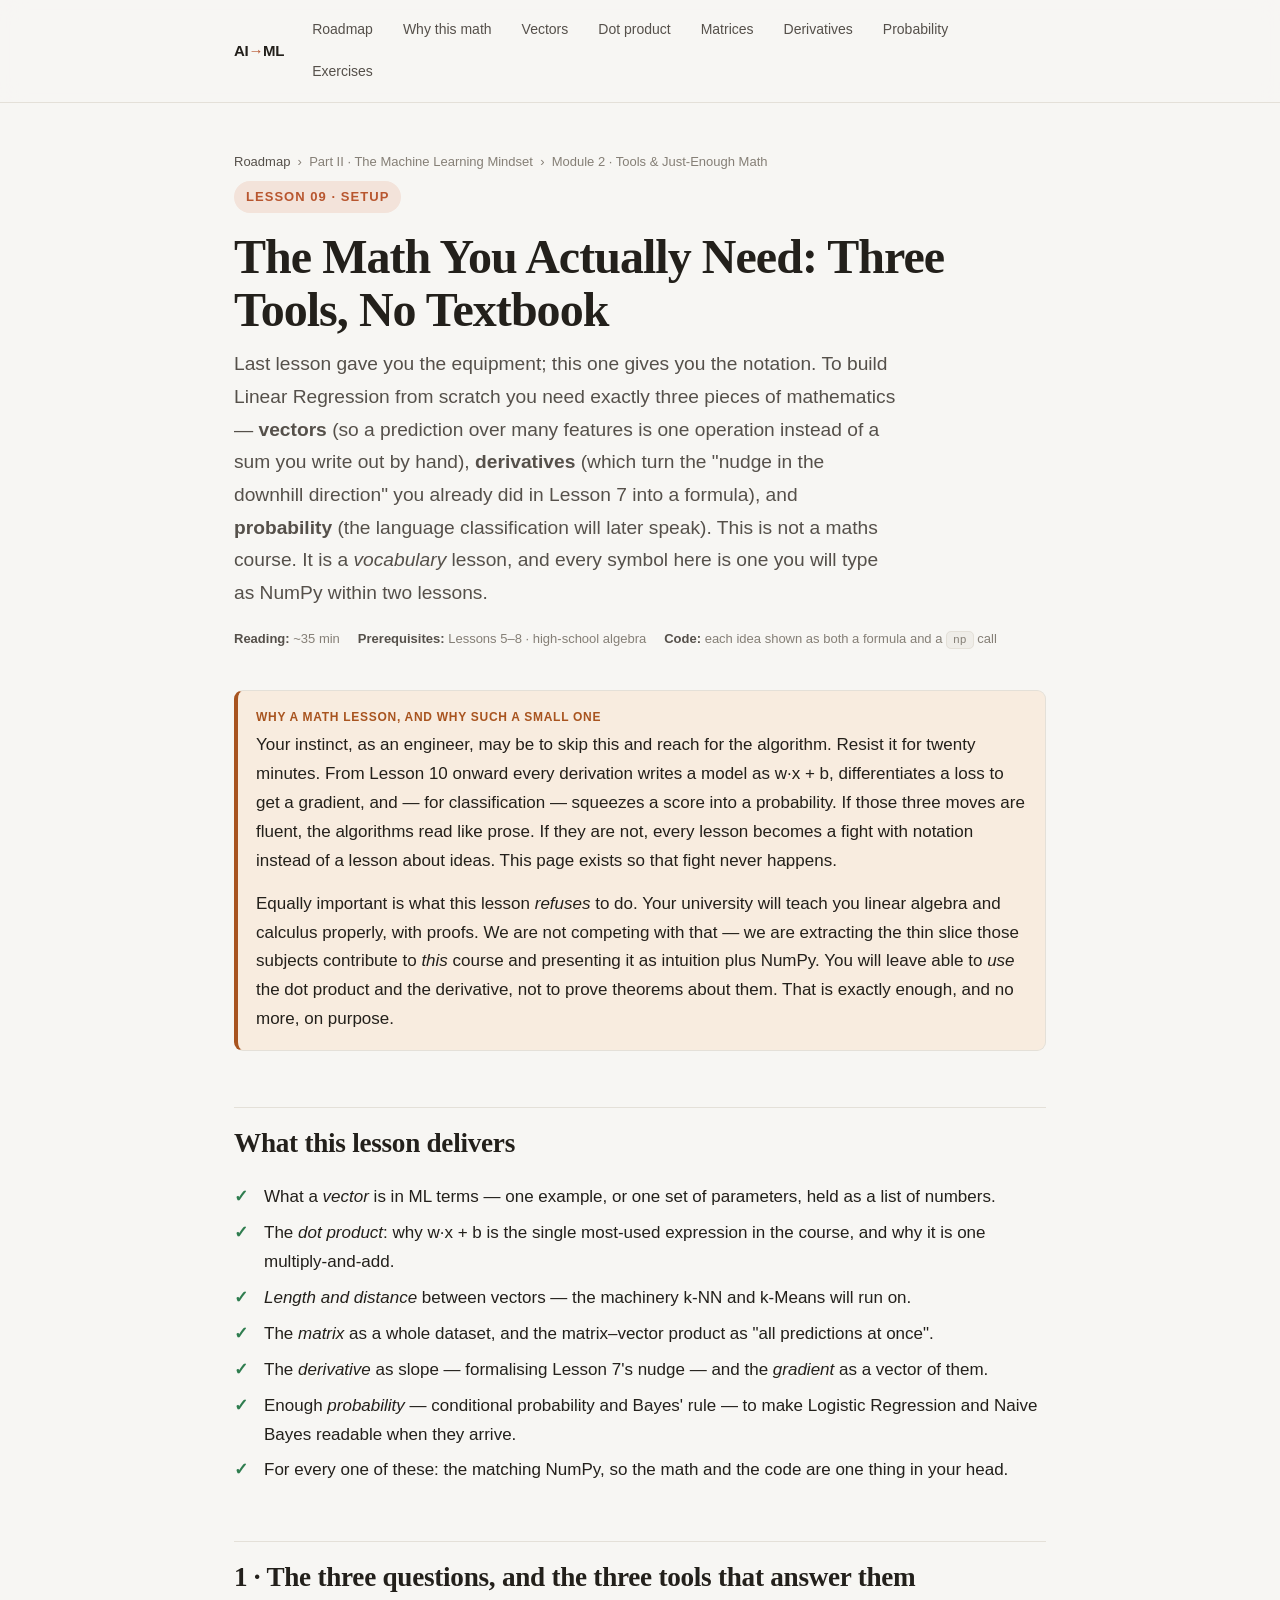
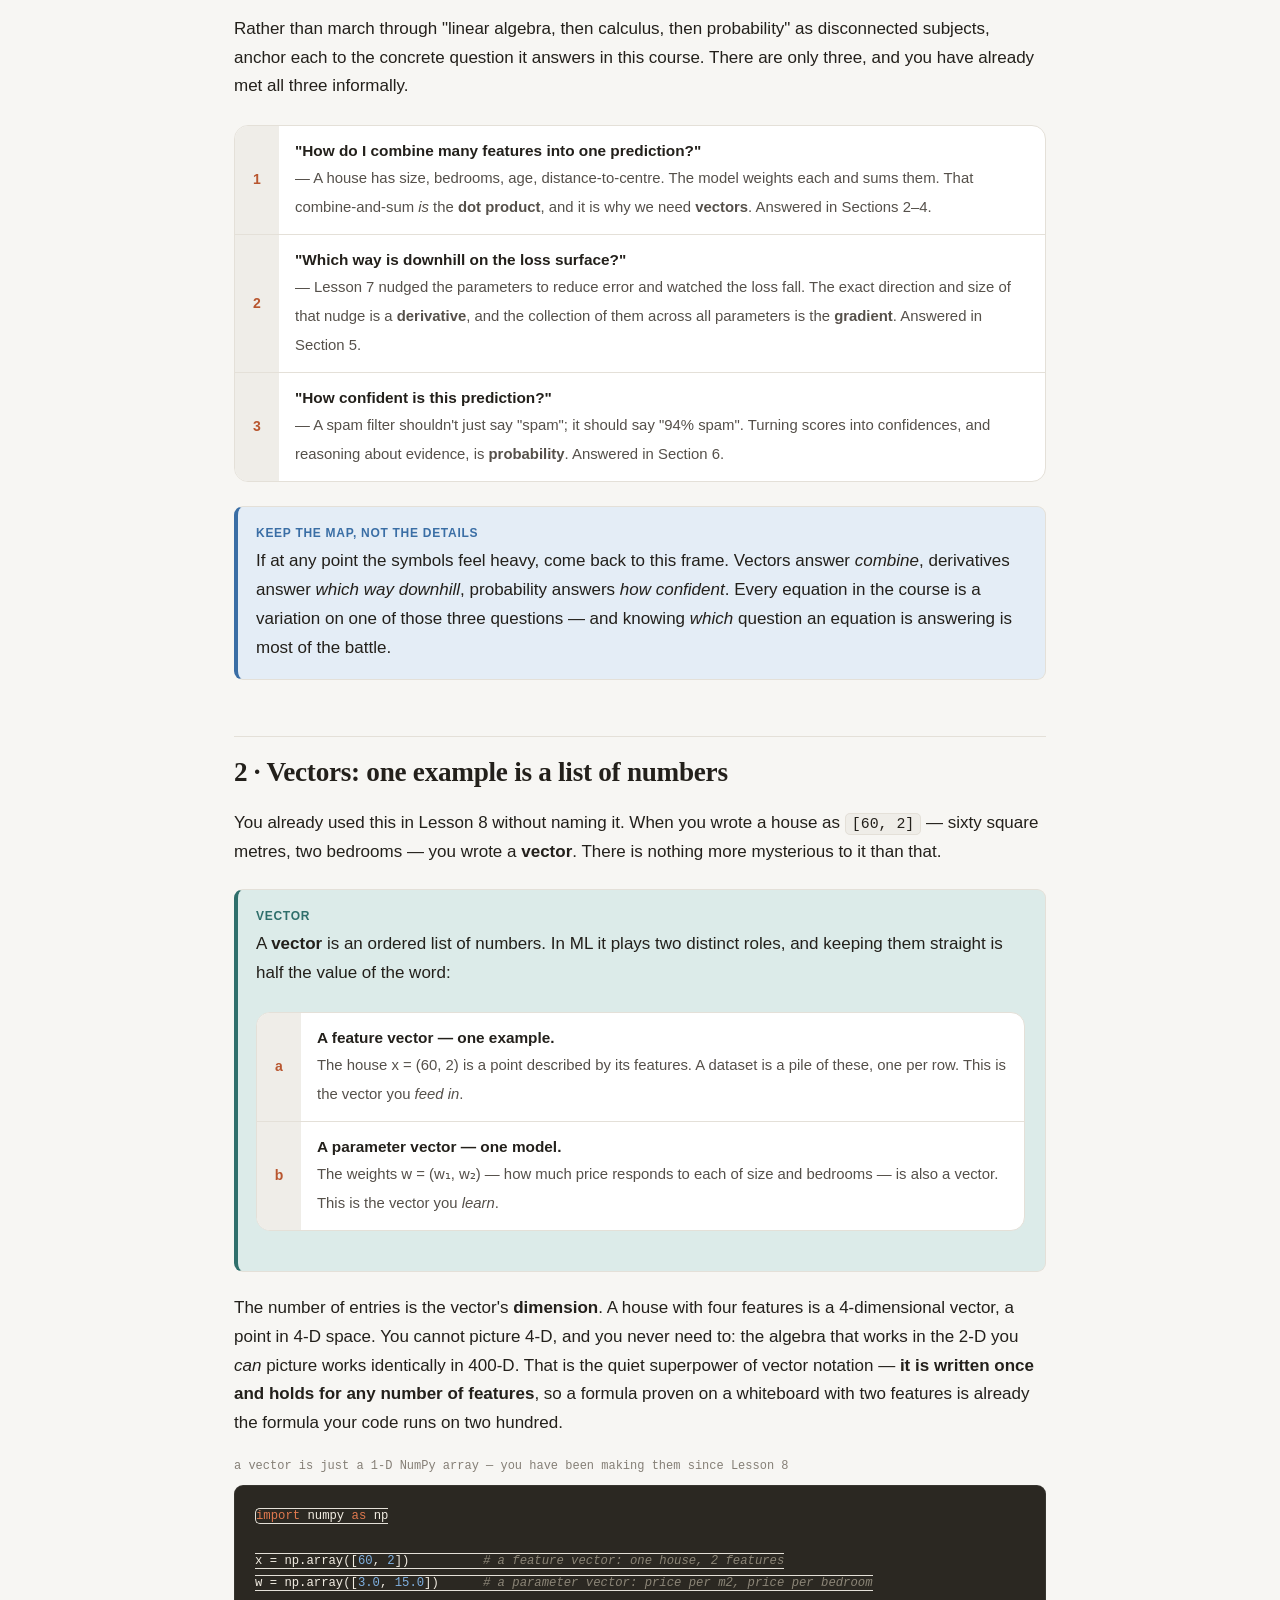
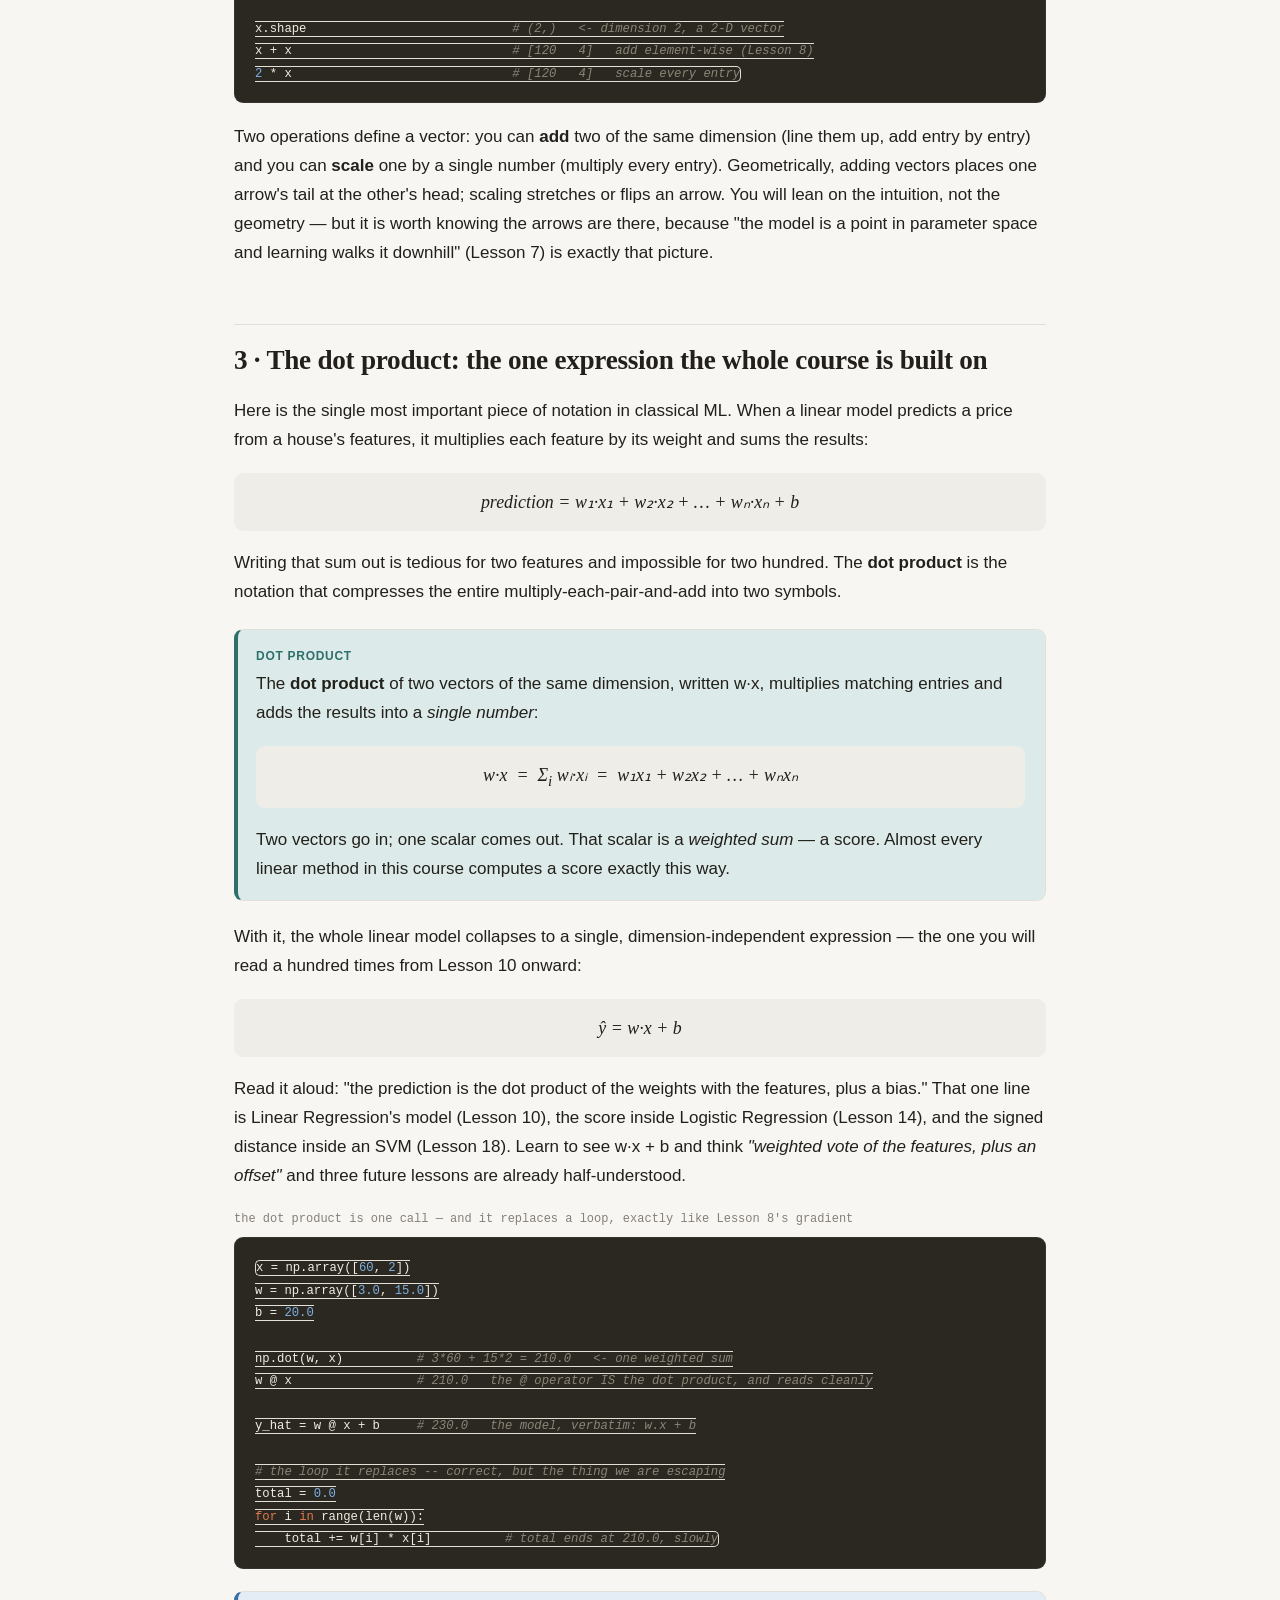
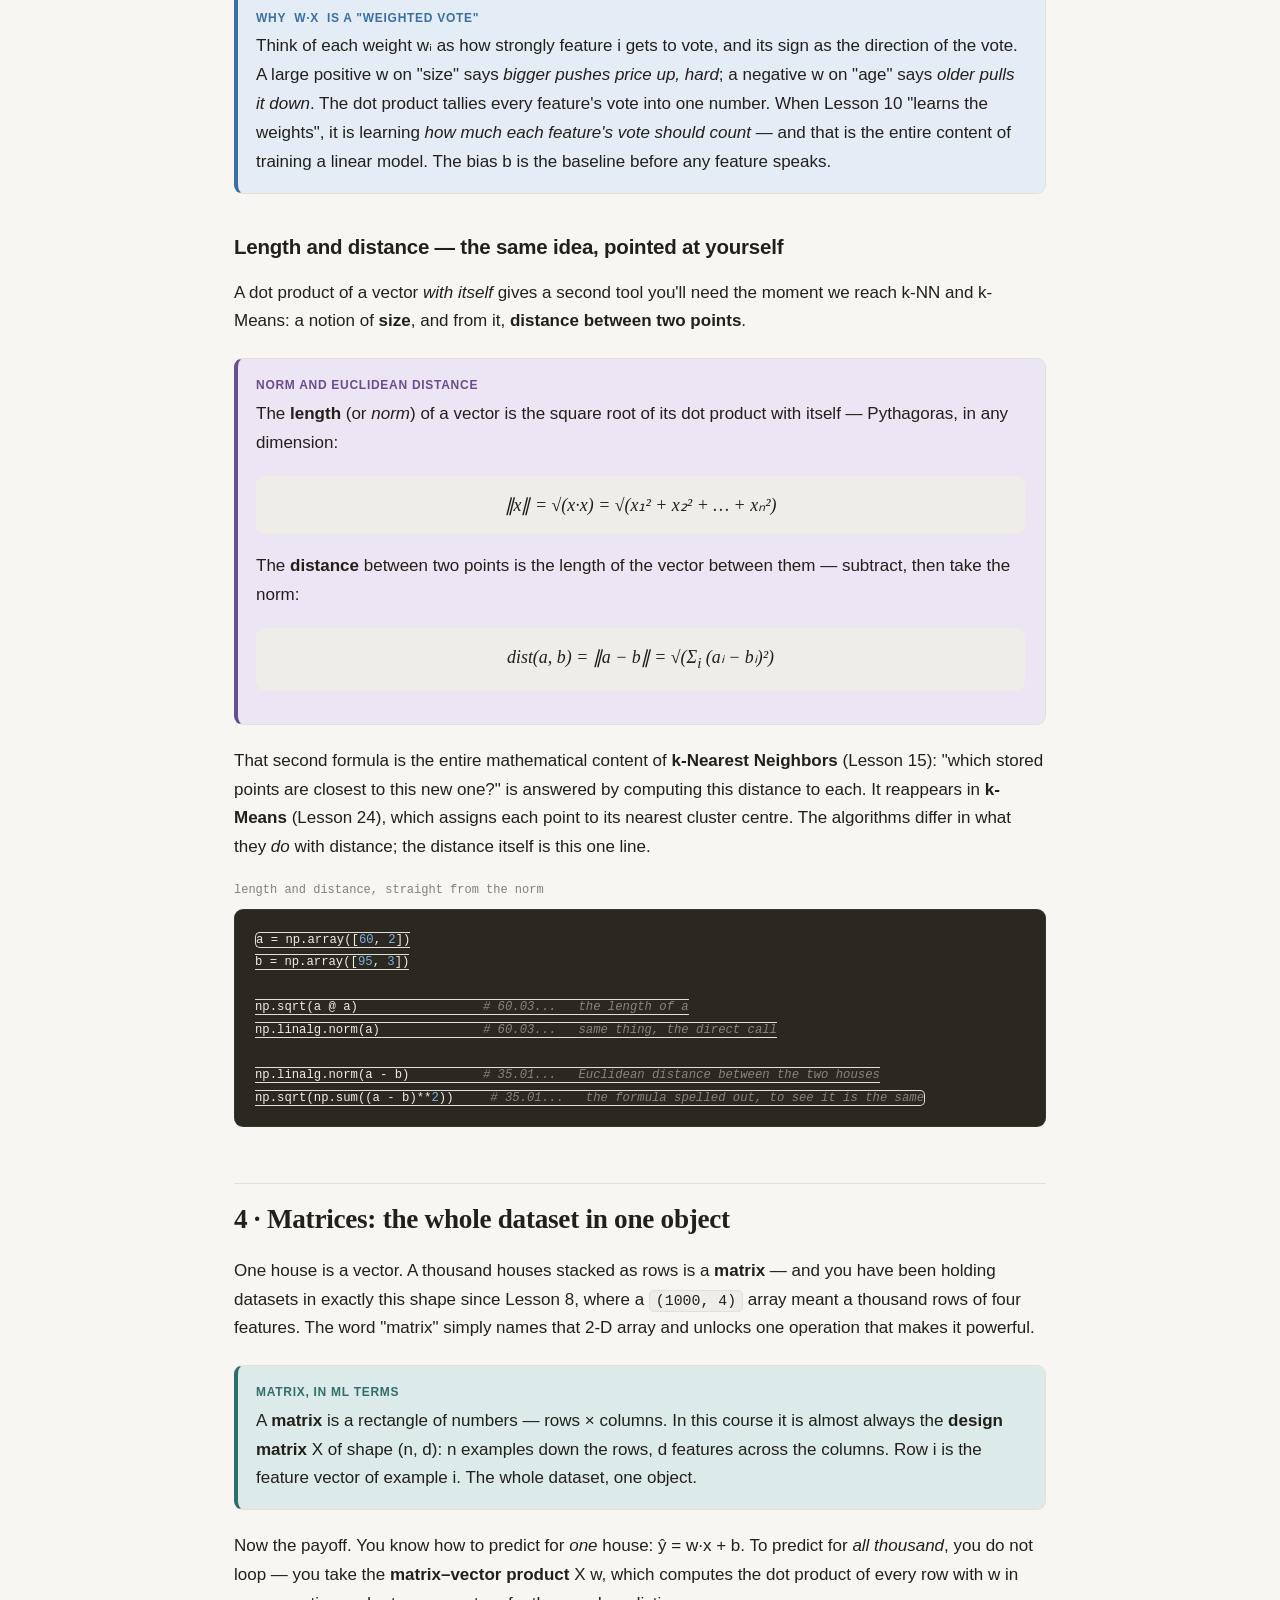
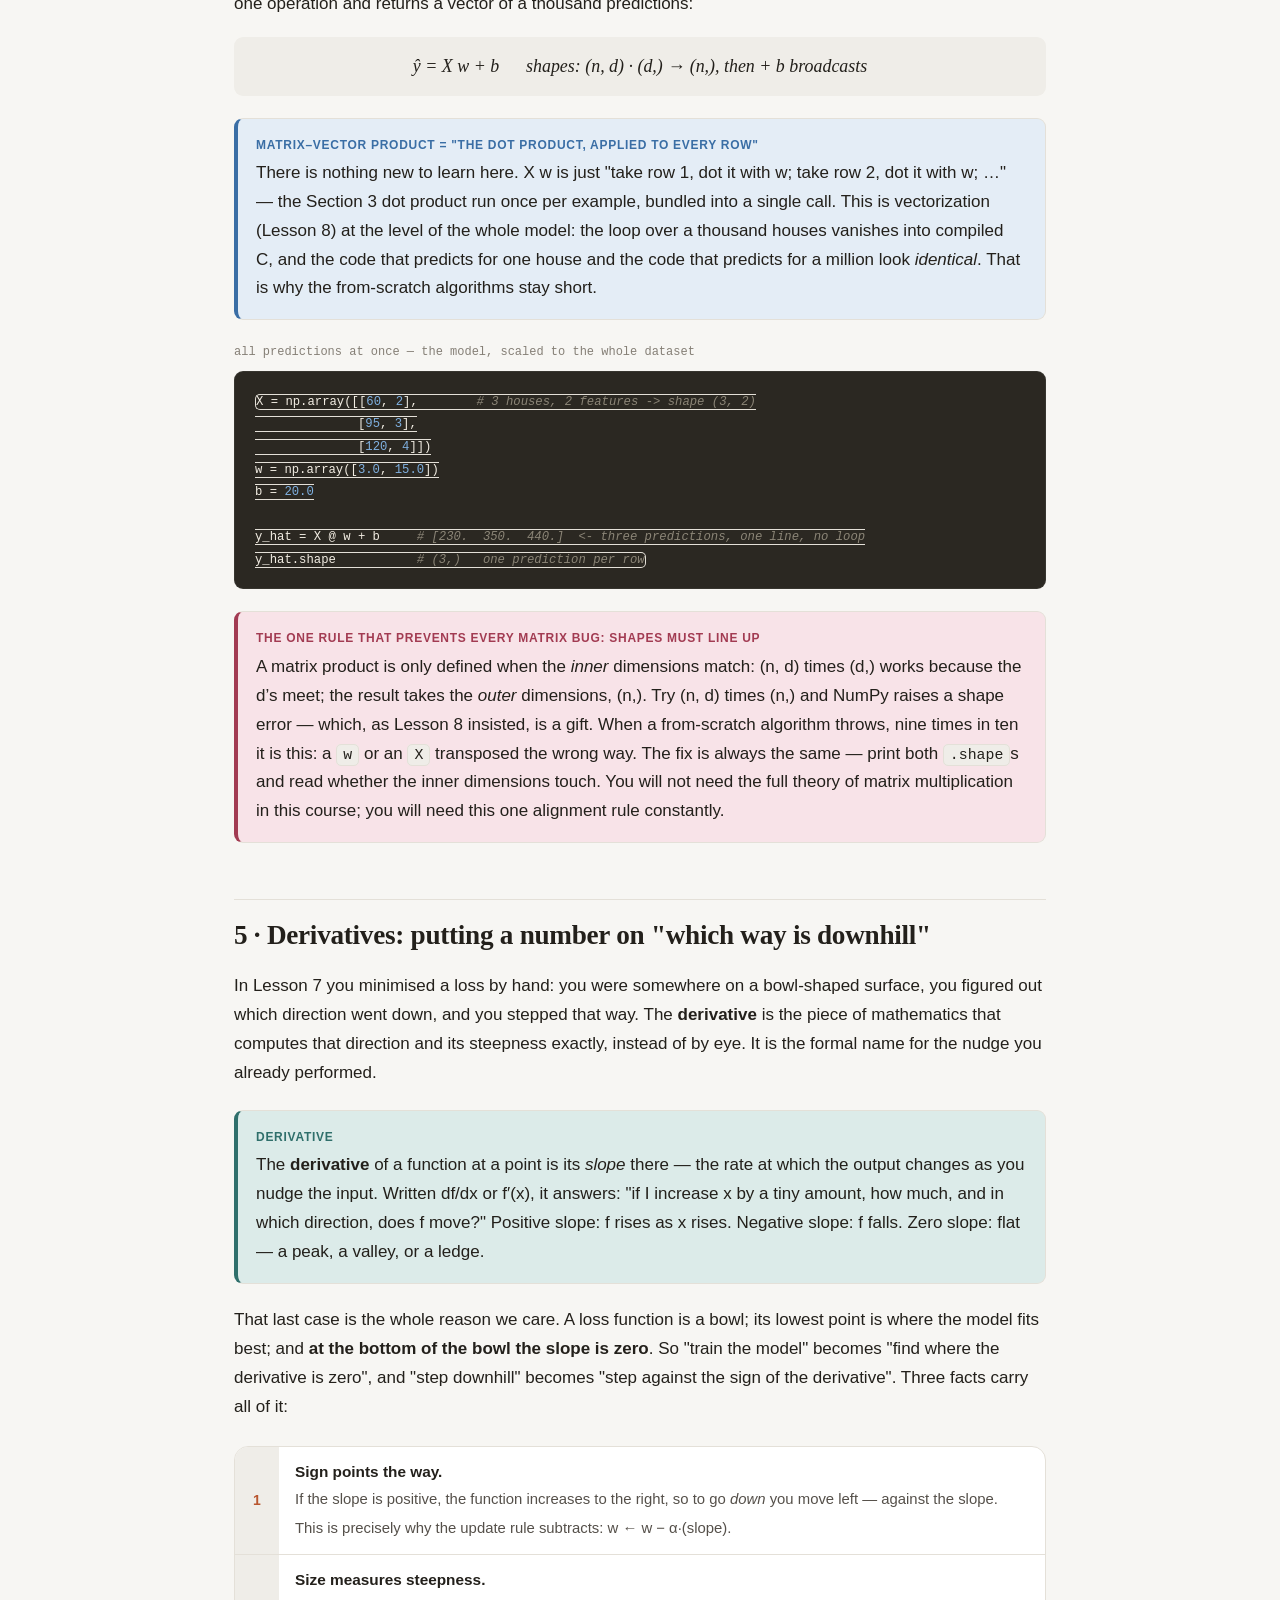
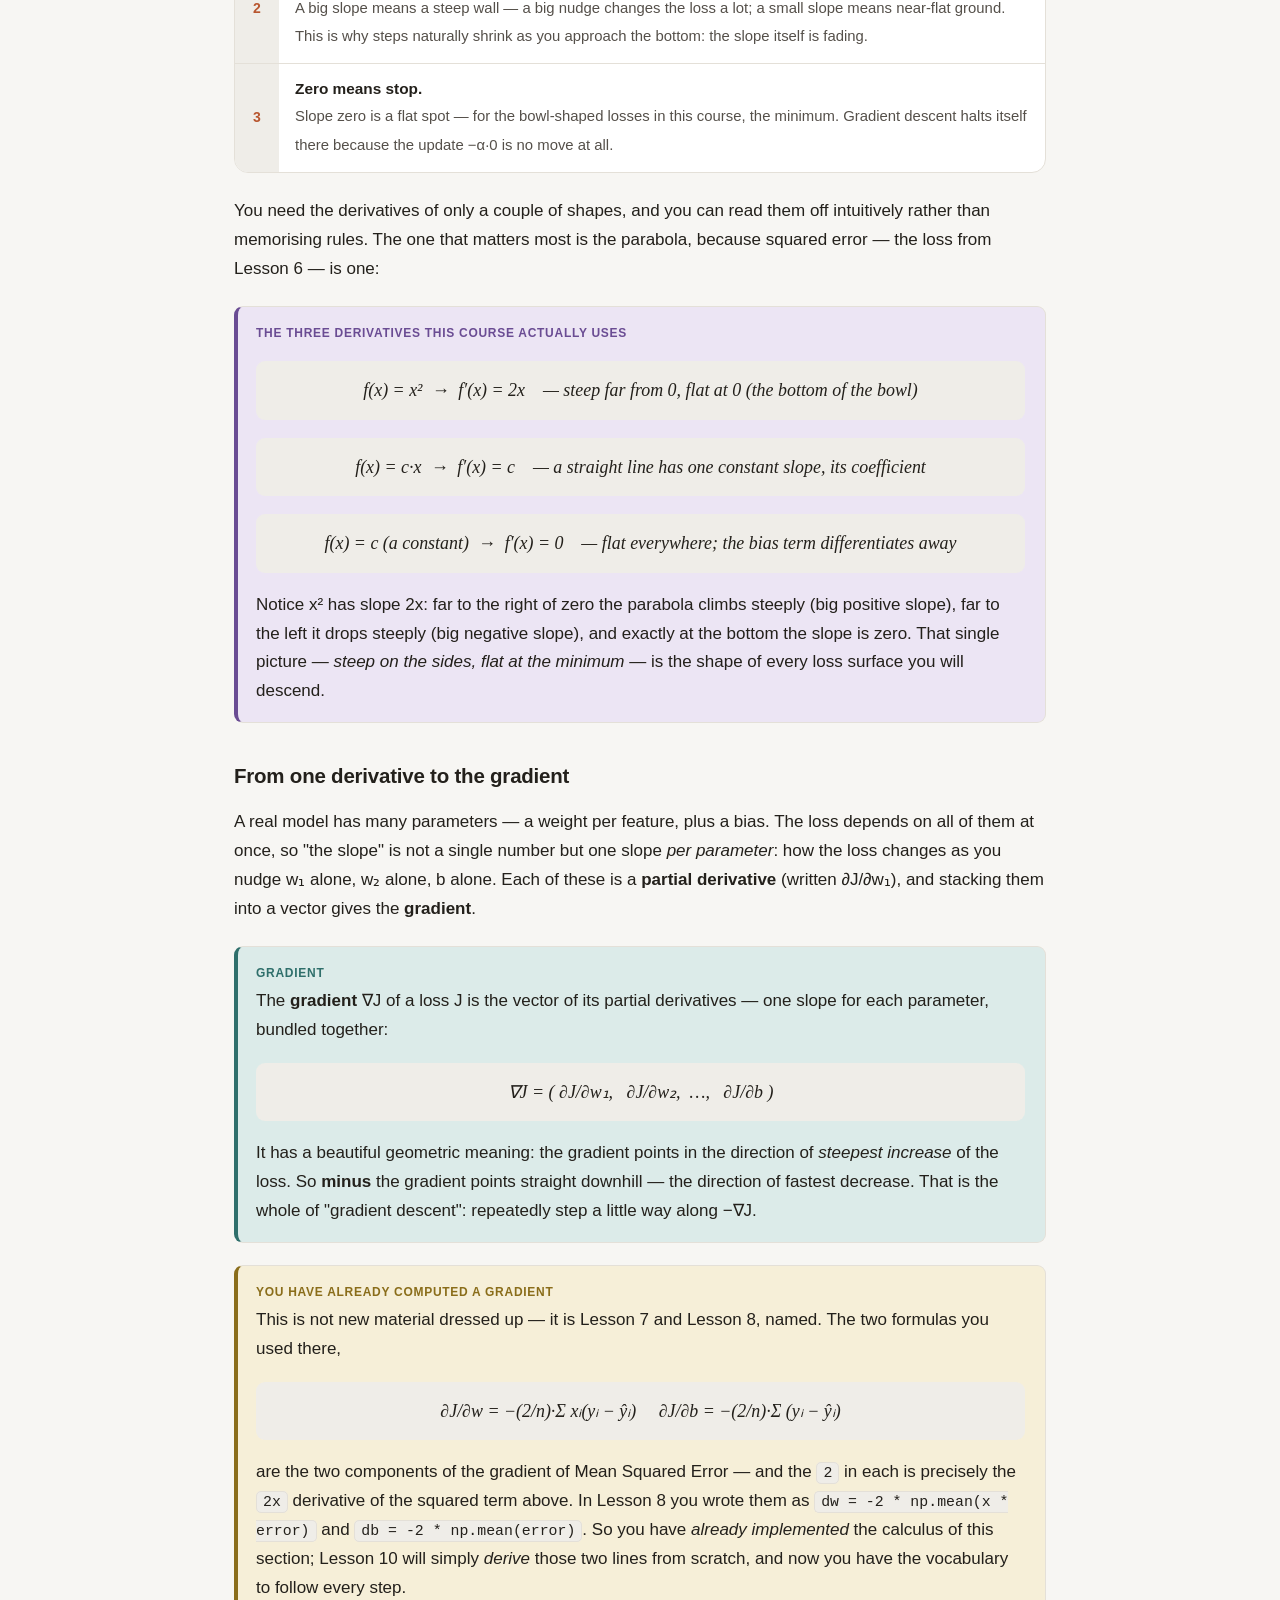
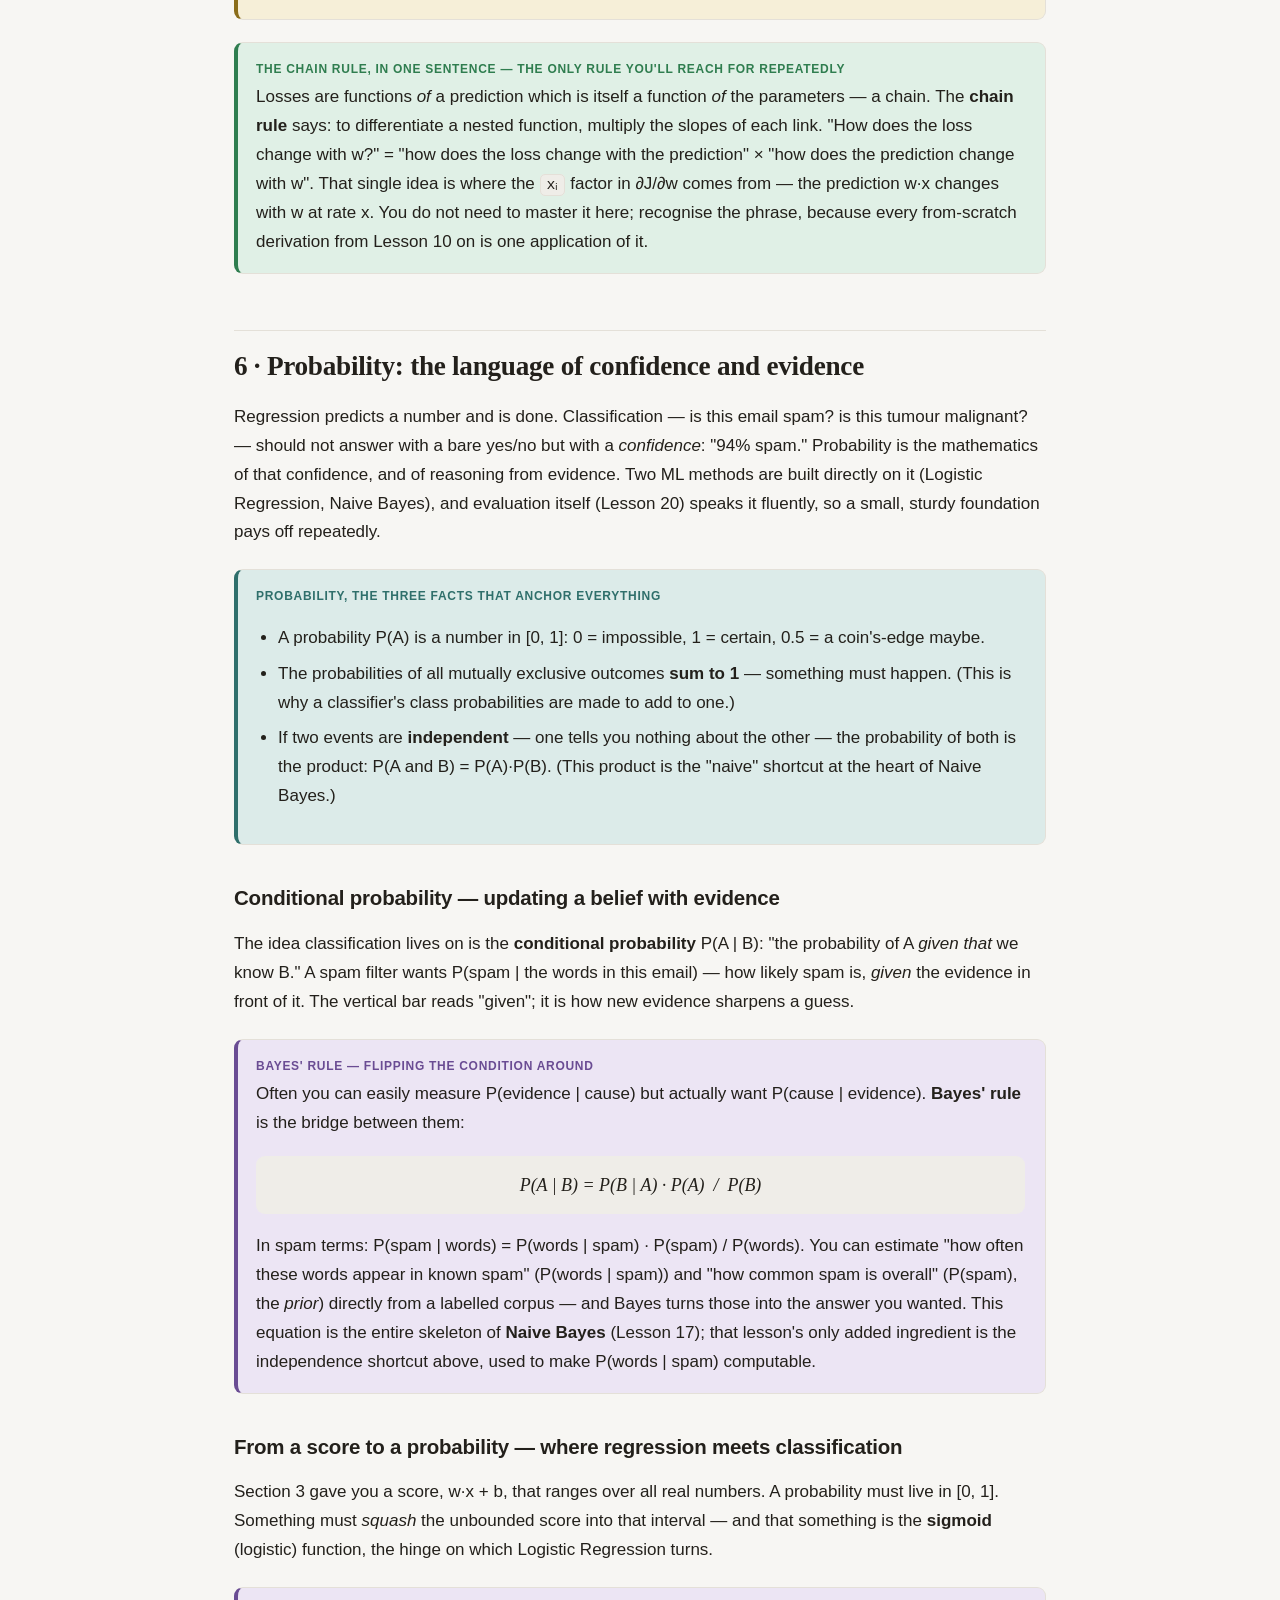
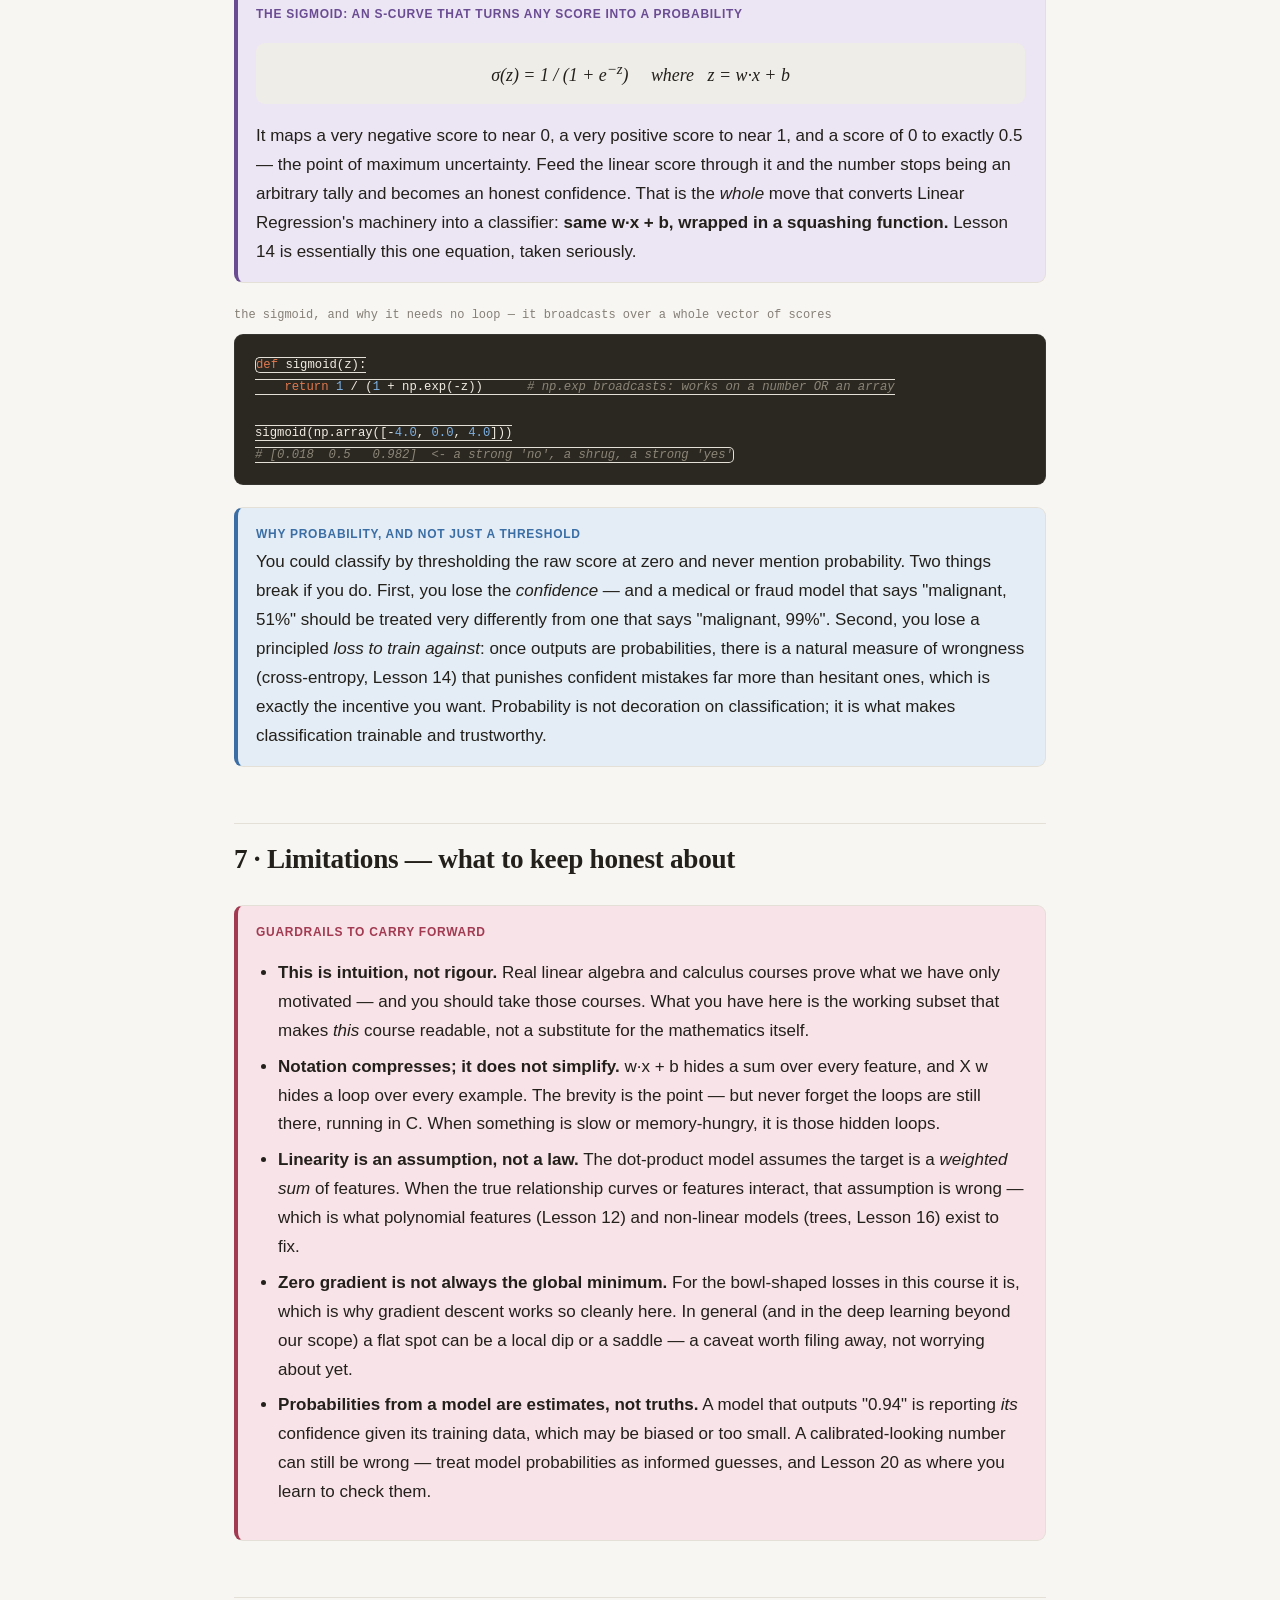
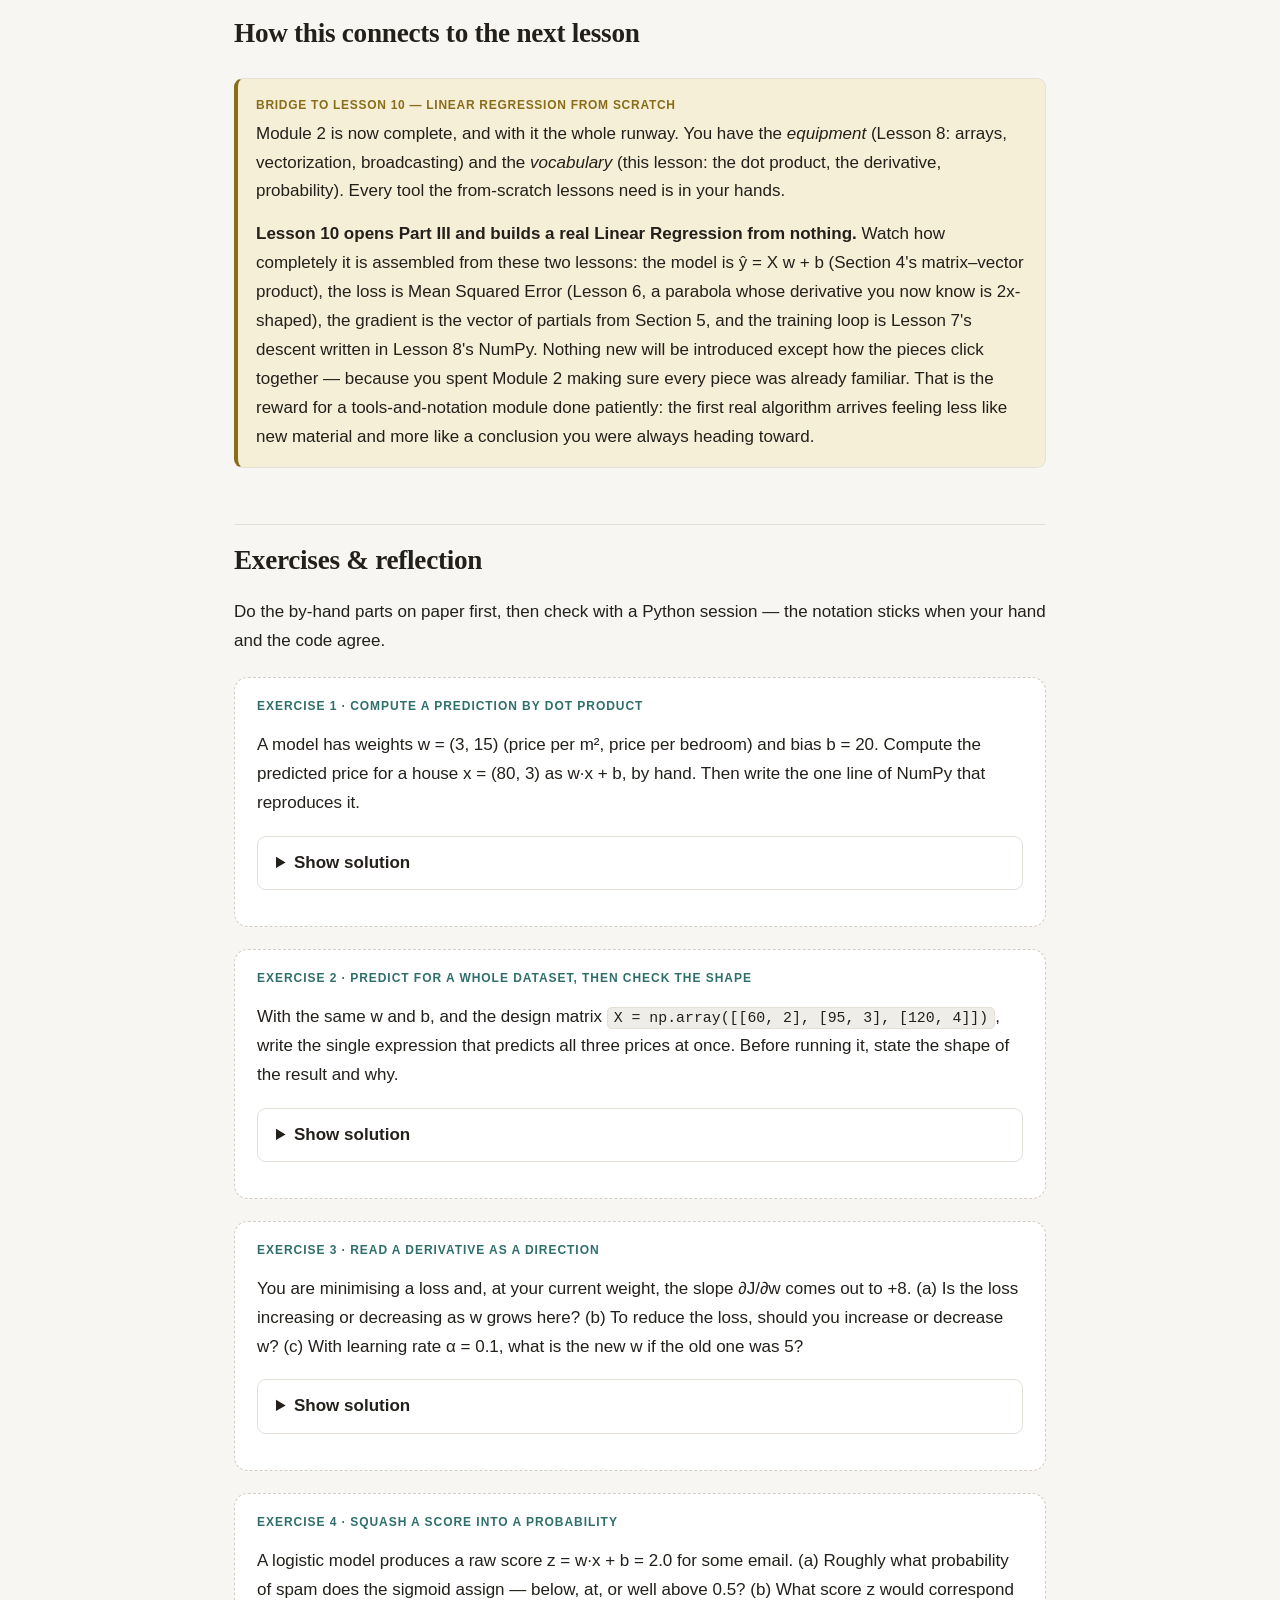
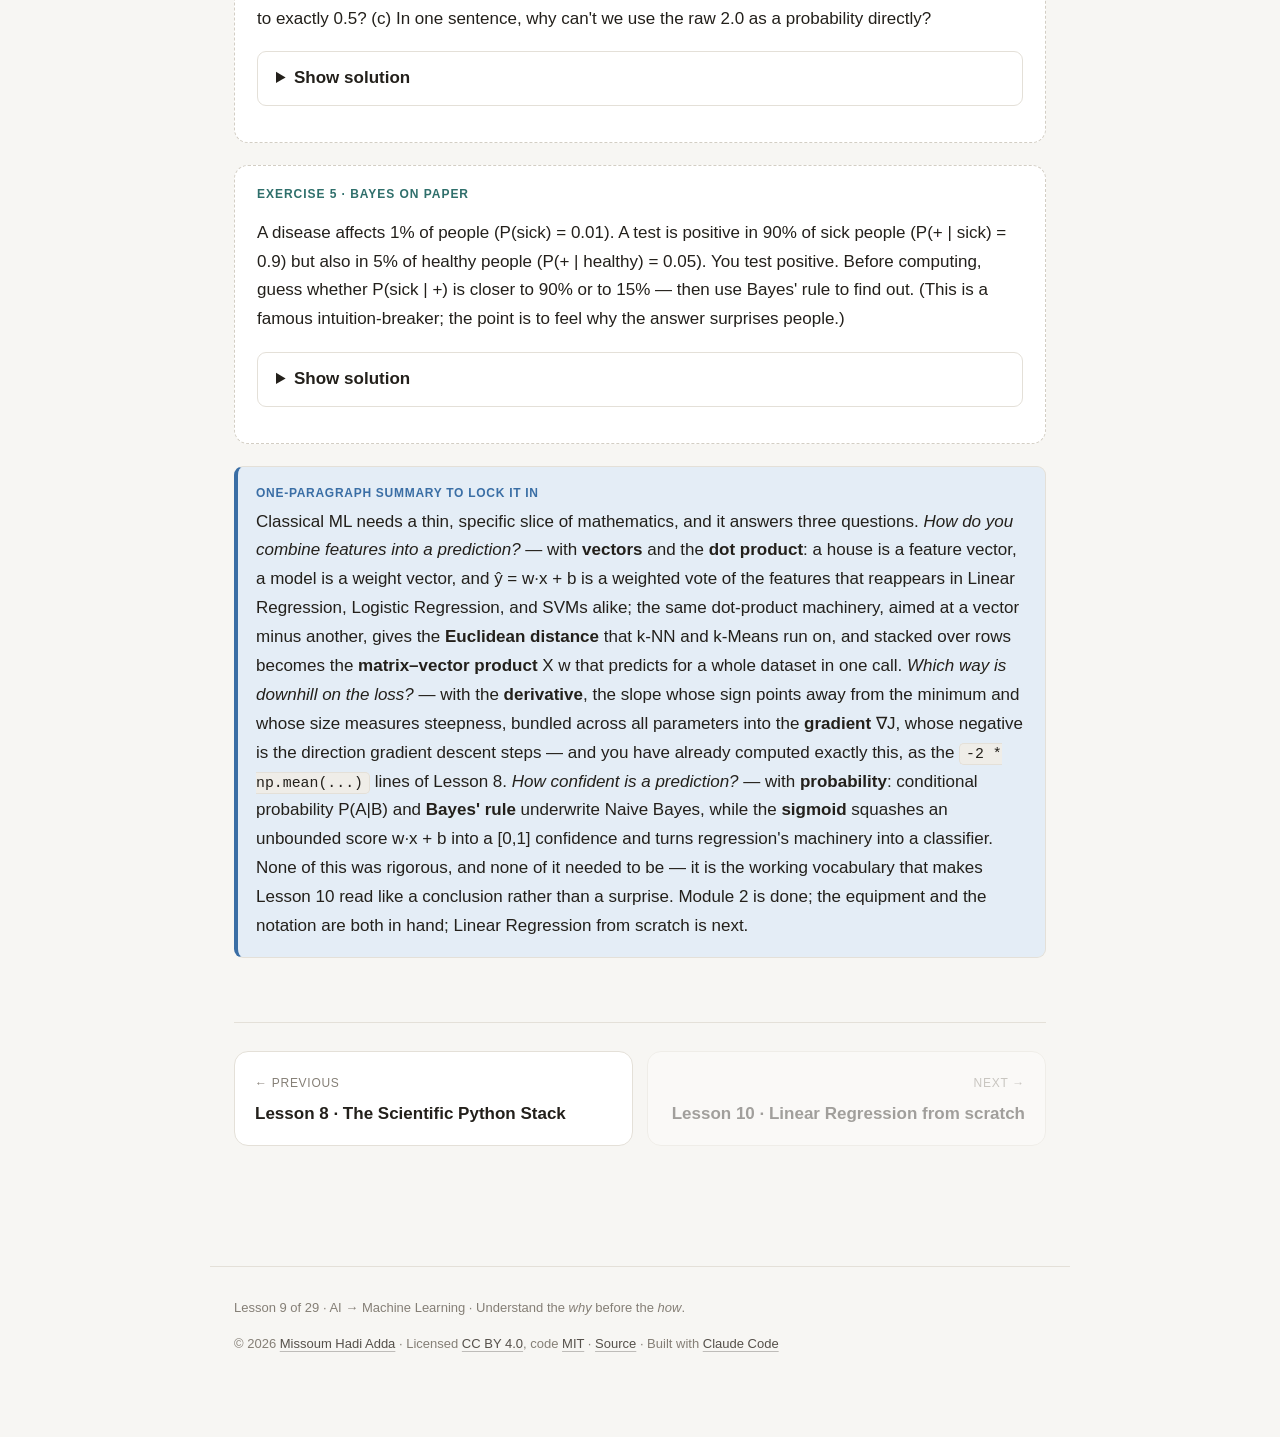
==== modules/lesson-09.html @ 41133eca "Publish course: licensing, authorship, metadata, and launch fixes Prepare the "AI → Machine Learning" ====
<!DOCTYPE html>
<html lang="en">
<head>
<meta charset="utf-8">
<meta name="viewport" content="width=device-width, initial-scale=1">
<title>Lesson 9 — The Math You Actually Need</title>
<link rel="stylesheet" href="../assets/style.css">
<meta name="description" content="The math you actually need for ML: vectors, derivatives, and probability, taught by intuition, not proofs.">
<meta property="og:type" content="website">
<meta property="og:site_name" content="AI → Machine Learning">
<meta property="og:title" content="Lesson 9 — The Math You Actually Need">
<meta property="og:description" content="The math you actually need for ML: vectors, derivatives, and probability, taught by intuition, not proofs.">
<meta property="og:url" content="https://addahadi.github.io/ai-to-ml/modules/lesson-09.html">
<meta name="twitter:card" content="summary">
</head>
<body>

<header class="topbar">
  <div class="topbar-inner">
    <a class="brand-mark" href="../index.html">AI<span>&#8594;</span>ML</a>
    <nav>
      <a href="../index.html">Roadmap</a>
      <a href="#why">Why this math</a>
      <a href="#vectors">Vectors</a>
      <a href="#dot">Dot product</a>
      <a href="#matrices">Matrices</a>
      <a href="#derivatives">Derivatives</a>
      <a href="#probability">Probability</a>
      <a href="#exercises">Exercises</a>
    </nav>
  </div>
</header>

<main class="wrap">

  <div class="crumb"><a href="../index.html">Roadmap</a> &nbsp;&#8250;&nbsp; Part II &middot; The Machine Learning Mindset &nbsp;&#8250;&nbsp; Module 2 &middot; Tools &amp; Just-Enough Math</div>

  <section class="hero">
    <span class="eyebrow">Lesson 09 &middot; Setup</span>
    <h1>The Math You Actually Need: Three Tools, No Textbook</h1>
    <p class="lead">Last lesson gave you the equipment; this one gives you the notation. To build Linear Regression from scratch you need exactly three pieces of mathematics &mdash; <strong>vectors</strong> (so a prediction over many features is one operation instead of a sum you write out by hand), <strong>derivatives</strong> (which turn the "nudge in the downhill direction" you already did in Lesson 7 into a formula), and <strong>probability</strong> (the language classification will later speak). This is not a maths course. It is a <em>vocabulary</em> lesson, and every symbol here is one you will type as NumPy within two lessons.</p>
    <div class="meta-row">
      <span><b>Reading:</b> ~35 min</span>
      <span><b>Prerequisites:</b> Lessons 5&ndash;8 &middot; high-school algebra</span>
      <span><b>Code:</b> each idea shown as both a formula and a <code>np</code> call</span>
    </div>
  </section>

  <div class="callout why">
    <div class="callout-label">Why a math lesson, and why such a small one</div>
    <p>Your instinct, as an engineer, may be to skip this and reach for the algorithm. Resist it for twenty minutes. From Lesson 10 onward every derivation writes a model as <span class="var">w&middot;x + b</span>, differentiates a loss to get a gradient, and &mdash; for classification &mdash; squeezes a score into a probability. If those three moves are fluent, the algorithms read like prose. If they are not, every lesson becomes a fight with notation instead of a lesson about ideas. This page exists so that fight never happens.</p>
    <p>Equally important is what this lesson <em>refuses</em> to do. Your university will teach you linear algebra and calculus properly, with proofs. We are not competing with that &mdash; we are extracting the thin slice those subjects contribute to <em>this</em> course and presenting it as intuition plus NumPy. You will leave able to <em>use</em> the dot product and the derivative, not to prove theorems about them. That is exactly enough, and no more, on purpose.</p>
  </div>

  <h2 id="learning-goals">What this lesson delivers</h2>
  <ul class="checklist">
    <li>What a <em>vector</em> is in ML terms &mdash; one example, or one set of parameters, held as a list of numbers.</li>
    <li>The <em>dot product</em>: why <span class="var">w&middot;x + b</span> is the single most-used expression in the course, and why it is one multiply-and-add.</li>
    <li><em>Length and distance</em> between vectors &mdash; the machinery k-NN and k-Means will run on.</li>
    <li>The <em>matrix</em> as a whole dataset, and the matrix&ndash;vector product as "all predictions at once".</li>
    <li>The <em>derivative</em> as slope &mdash; formalising Lesson 7's nudge &mdash; and the <em>gradient</em> as a vector of them.</li>
    <li>Enough <em>probability</em> &mdash; conditional probability and Bayes' rule &mdash; to make Logistic Regression and Naive Bayes readable when they arrive.</li>
    <li>For every one of these: the matching NumPy, so the math and the code are one thing in your head.</li>
  </ul>

  <!-- =================================================================== -->
  <h2 id="why">1 &middot; The three questions, and the three tools that answer them</h2>

  <p>Rather than march through "linear algebra, then calculus, then probability" as disconnected subjects, anchor each to the concrete question it answers in this course. There are only three, and you have already met all three informally.</p>

  <div class="frame">
    <div class="frame-row"><div class="n">1</div><div class="c"><b>"How do I combine many features into one prediction?"</b><span> &mdash; A house has size, bedrooms, age, distance-to-centre. The model weights each and sums them. That combine-and-sum <em>is</em> the <strong>dot product</strong>, and it is why we need <strong>vectors</strong>. Answered in Sections 2&ndash;4.</span></div></div>
    <div class="frame-row"><div class="n">2</div><div class="c"><b>"Which way is downhill on the loss surface?"</b><span> &mdash; Lesson 7 nudged the parameters to reduce error and watched the loss fall. The exact direction and size of that nudge is a <strong>derivative</strong>, and the collection of them across all parameters is the <strong>gradient</strong>. Answered in Section 5.</span></div></div>
    <div class="frame-row"><div class="n">3</div><div class="c"><b>"How confident is this prediction?"</b><span> &mdash; A spam filter shouldn't just say "spam"; it should say "94% spam". Turning scores into confidences, and reasoning about evidence, is <strong>probability</strong>. Answered in Section 6.</span></div></div>
  </div>

  <div class="callout intuition">
    <div class="callout-label">Keep the map, not the details</div>
    <p>If at any point the symbols feel heavy, come back to this frame. Vectors answer <em>combine</em>, derivatives answer <em>which way downhill</em>, probability answers <em>how confident</em>. Every equation in the course is a variation on one of those three questions &mdash; and knowing <em>which</em> question an equation is answering is most of the battle.</p>
  </div>

  <!-- =================================================================== -->
  <h2 id="vectors">2 &middot; Vectors: one example is a list of numbers</h2>

  <p>You already used this in Lesson 8 without naming it. When you wrote a house as <code>[60, 2]</code> &mdash; sixty square metres, two bedrooms &mdash; you wrote a <strong>vector</strong>. There is nothing more mysterious to it than that.</p>

  <div class="callout def">
    <div class="callout-label">Vector</div>
    <p>A <strong>vector</strong> is an ordered list of numbers. In ML it plays two distinct roles, and keeping them straight is half the value of the word:</p>
    <div class="frame">
      <div class="frame-row"><div class="n">a</div><div class="c"><b>A feature vector &mdash; one example.</b><span> The house <span class="var">x</span> = <span class="var">(60, 2)</span> is a point described by its features. A dataset is a pile of these, one per row. This is the vector you <em>feed in</em>.</span></div></div>
      <div class="frame-row"><div class="n">b</div><div class="c"><b>A parameter vector &mdash; one model.</b><span> The weights <span class="var">w</span> = <span class="var">(w&#8321;, w&#8322;)</span> &mdash; how much price responds to each of size and bedrooms &mdash; is also a vector. This is the vector you <em>learn</em>.</span></div></div>
    </div>
  </div>

  <p>The number of entries is the vector's <strong>dimension</strong>. A house with four features is a 4-dimensional vector, a point in 4-D space. You cannot picture 4-D, and you never need to: the algebra that works in the 2-D you <em>can</em> picture works identically in 400-D. That is the quiet superpower of vector notation &mdash; <strong>it is written once and holds for any number of features</strong>, so a formula proven on a whiteboard with two features is already the formula your code runs on two hundred.</p>

  <p class="code-cap">a vector is just a 1-D NumPy array &mdash; you have been making them since Lesson 8</p>
  <pre><code><span class="tok-k">import</span> numpy <span class="tok-k">as</span> np

x = np.array([<span class="tok-n">60</span>, <span class="tok-n">2</span>])          <span class="tok-c"># a feature vector: one house, 2 features</span>
w = np.array([<span class="tok-n">3.0</span>, <span class="tok-n">15.0</span>])      <span class="tok-c"># a parameter vector: price per m2, price per bedroom</span>

x.shape                            <span class="tok-c"># (2,)   <- dimension 2, a 2-D vector</span>
x + x                              <span class="tok-c"># [120   4]   add element-wise (Lesson 8)</span>
<span class="tok-n">2</span> * x                              <span class="tok-c"># [120   4]   scale every entry</span></code></pre>

  <p>Two operations define a vector: you can <strong>add</strong> two of the same dimension (line them up, add entry by entry) and you can <strong>scale</strong> one by a single number (multiply every entry). Geometrically, adding vectors places one arrow's tail at the other's head; scaling stretches or flips an arrow. You will lean on the intuition, not the geometry &mdash; but it is worth knowing the arrows are there, because "the model is a point in parameter space and learning walks it downhill" (Lesson 7) is exactly that picture.</p>

  <!-- =================================================================== -->
  <h2 id="dot">3 &middot; The dot product: the one expression the whole course is built on</h2>

  <p>Here is the single most important piece of notation in classical ML. When a linear model predicts a price from a house's features, it multiplies each feature by its weight and sums the results:</p>

  <div class="eq">prediction = <span class="var">w&#8321;</span>&middot;<span class="var">x&#8321;</span> + <span class="var">w&#8322;</span>&middot;<span class="var">x&#8322;</span> + &hellip; + <span class="var">w&#8345;</span>&middot;<span class="var">x&#8345;</span> + <span class="var">b</span></div>

  <p>Writing that sum out is tedious for two features and impossible for two hundred. The <strong>dot product</strong> is the notation that compresses the entire multiply-each-pair-and-add into two symbols.</p>

  <div class="callout def">
    <div class="callout-label">Dot product</div>
    <p>The <strong>dot product</strong> of two vectors of the same dimension, written <span class="var">w&middot;x</span>, multiplies matching entries and adds the results into a <em>single number</em>:</p>
    <div class="eq"><span class="var">w</span>&middot;<span class="var">x</span> &nbsp;=&nbsp; &Sigma;<sub>i</sub> <span class="var">w&#7522;</span>&middot;<span class="var">x&#7522;</span> &nbsp;=&nbsp; <span class="var">w&#8321;x&#8321;</span> + <span class="var">w&#8322;x&#8322;</span> + &hellip; + <span class="var">w&#8345;x&#8345;</span></div>
    <p>Two vectors go in; one scalar comes out. That scalar is a <em>weighted sum</em> &mdash; a score. Almost every linear method in this course computes a score exactly this way.</p>
  </div>

  <p>With it, the whole linear model collapses to a single, dimension-independent expression &mdash; the one you will read a hundred times from Lesson 10 onward:</p>

  <div class="eq"><span class="var">&#375;</span> = <span class="var">w</span>&middot;<span class="var">x</span> + <span class="var">b</span></div>

  <p>Read it aloud: "the prediction is the dot product of the weights with the features, plus a bias." That one line is Linear Regression's model (Lesson 10), the score inside Logistic Regression (Lesson 14), and the signed distance inside an SVM (Lesson 18). Learn to see <span class="var">w&middot;x + b</span> and think <em>"weighted vote of the features, plus an offset"</em> and three future lessons are already half-understood.</p>

  <p class="code-cap">the dot product is one call &mdash; and it replaces a loop, exactly like Lesson 8's gradient</p>
  <pre><code>x = np.array([<span class="tok-n">60</span>, <span class="tok-n">2</span>])
w = np.array([<span class="tok-n">3.0</span>, <span class="tok-n">15.0</span>])
b = <span class="tok-n">20.0</span>

np.dot(w, x)          <span class="tok-c"># 3*60 + 15*2 = 210.0   <- one weighted sum</span>
w @ x                 <span class="tok-c"># 210.0   the @ operator IS the dot product, and reads cleanly</span>

y_hat = w @ x + b     <span class="tok-c"># 230.0   the model, verbatim: w.x + b</span>

<span class="tok-c"># the loop it replaces -- correct, but the thing we are escaping</span>
total = <span class="tok-n">0.0</span>
<span class="tok-k">for</span> i <span class="tok-k">in</span> range(len(w)):
    total += w[i] * x[i]          <span class="tok-c"># total ends at 210.0, slowly</span></code></pre>

  <div class="callout intuition">
    <div class="callout-label">Why <span class="var">w&middot;x</span> is a "weighted vote"</div>
    <p>Think of each weight <span class="var">w&#7522;</span> as how strongly feature <span class="var">i</span> gets to vote, and its sign as the direction of the vote. A large positive <span class="var">w</span> on "size" says <em>bigger pushes price up, hard</em>; a negative <span class="var">w</span> on "age" says <em>older pulls it down</em>. The dot product tallies every feature's vote into one number. When Lesson 10 "learns the weights", it is learning <em>how much each feature's vote should count</em> &mdash; and that is the entire content of training a linear model. The bias <span class="var">b</span> is the baseline before any feature speaks.</p>
  </div>

  <h3>Length and distance &mdash; the same idea, pointed at yourself</h3>

  <p>A dot product of a vector <em>with itself</em> gives a second tool you'll need the moment we reach k-NN and k-Means: a notion of <strong>size</strong>, and from it, <strong>distance between two points</strong>.</p>

  <div class="callout math">
    <div class="callout-label">Norm and Euclidean distance</div>
    <p>The <strong>length</strong> (or <em>norm</em>) of a vector is the square root of its dot product with itself &mdash; Pythagoras, in any dimension:</p>
    <div class="eq">&#8214;<span class="var">x</span>&#8214; = &radic;(<span class="var">x</span>&middot;<span class="var">x</span>) = &radic;(<span class="var">x&#8321;&sup2;</span> + <span class="var">x&#8322;&sup2;</span> + &hellip; + <span class="var">x&#8345;&sup2;</span>)</div>
    <p>The <strong>distance</strong> between two points is the length of the vector between them &mdash; subtract, then take the norm:</p>
    <div class="eq">dist(<span class="var">a</span>, <span class="var">b</span>) = &#8214;<span class="var">a</span> &minus; <span class="var">b</span>&#8214; = &radic;(&Sigma;<sub>i</sub> (<span class="var">a&#7522;</span> &minus; <span class="var">b&#7522;</span>)&sup2;)</div>
  </div>

  <p>That second formula is the entire mathematical content of <strong>k-Nearest Neighbors</strong> (Lesson 15): "which stored points are closest to this new one?" is answered by computing this distance to each. It reappears in <strong>k-Means</strong> (Lesson 24), which assigns each point to its nearest cluster centre. The algorithms differ in what they <em>do</em> with distance; the distance itself is this one line.</p>

  <p class="code-cap">length and distance, straight from the norm</p>
  <pre><code>a = np.array([<span class="tok-n">60</span>, <span class="tok-n">2</span>])
b = np.array([<span class="tok-n">95</span>, <span class="tok-n">3</span>])

np.sqrt(a @ a)                 <span class="tok-c"># 60.03...   the length of a</span>
np.linalg.norm(a)              <span class="tok-c"># 60.03...   same thing, the direct call</span>

np.linalg.norm(a - b)          <span class="tok-c"># 35.01...   Euclidean distance between the two houses</span>
np.sqrt(np.sum((a - b)**<span class="tok-n">2</span>))     <span class="tok-c"># 35.01...   the formula spelled out, to see it is the same</span></code></pre>

  <!-- =================================================================== -->
  <h2 id="matrices">4 &middot; Matrices: the whole dataset in one object</h2>

  <p>One house is a vector. A thousand houses stacked as rows is a <strong>matrix</strong> &mdash; and you have been holding datasets in exactly this shape since Lesson 8, where a <code>(1000, 4)</code> array meant a thousand rows of four features. The word "matrix" simply names that 2-D array and unlocks one operation that makes it powerful.</p>

  <div class="callout def">
    <div class="callout-label">Matrix, in ML terms</div>
    <p>A <strong>matrix</strong> is a rectangle of numbers &mdash; rows &times; columns. In this course it is almost always the <strong>design matrix</strong> <span class="var">X</span> of shape <span class="var">(n, d)</span>: <span class="var">n</span> examples down the rows, <span class="var">d</span> features across the columns. Row <span class="var">i</span> is the feature vector of example <span class="var">i</span>. The whole dataset, one object.</p>
  </div>

  <p>Now the payoff. You know how to predict for <em>one</em> house: <span class="var">&#375; = w&middot;x + b</span>. To predict for <em>all thousand</em>, you do not loop &mdash; you take the <strong>matrix&ndash;vector product</strong> <span class="var">X w</span>, which computes the dot product of every row with <span class="var">w</span> in one operation and returns a vector of a thousand predictions:</p>

  <div class="eq"><span class="var">&#375;</span> = <span class="var">X</span> <span class="var">w</span> + <span class="var">b</span> &nbsp;&nbsp;&nbsp;&nbsp; shapes: <span class="var">(n, d)</span> &middot; <span class="var">(d,)</span> &rarr; <span class="var">(n,)</span>, then <span class="var">+ b</span> broadcasts</div>

  <div class="callout intuition">
    <div class="callout-label">Matrix&ndash;vector product = "the dot product, applied to every row"</div>
    <p>There is nothing new to learn here. <span class="var">X w</span> is just "take row 1, dot it with <span class="var">w</span>; take row 2, dot it with <span class="var">w</span>; &hellip;" &mdash; the Section 3 dot product run once per example, bundled into a single call. This is vectorization (Lesson 8) at the level of the whole model: the loop over a thousand houses vanishes into compiled C, and the code that predicts for one house and the code that predicts for a million look <em>identical</em>. That is why the from-scratch algorithms stay short.</p>
  </div>

  <p class="code-cap">all predictions at once &mdash; the model, scaled to the whole dataset</p>
  <pre><code>X = np.array([[<span class="tok-n">60</span>, <span class="tok-n">2</span>],        <span class="tok-c"># 3 houses, 2 features -> shape (3, 2)</span>
              [<span class="tok-n">95</span>, <span class="tok-n">3</span>],
              [<span class="tok-n">120</span>, <span class="tok-n">4</span>]])
w = np.array([<span class="tok-n">3.0</span>, <span class="tok-n">15.0</span>])
b = <span class="tok-n">20.0</span>

y_hat = X @ w + b     <span class="tok-c"># [230.  350.  440.]  <- three predictions, one line, no loop</span>
y_hat.shape           <span class="tok-c"># (3,)   one prediction per row</span></code></pre>

  <div class="callout limit">
    <div class="callout-label">The one rule that prevents every matrix bug: shapes must line up</div>
    <p>A matrix product is only defined when the <em>inner</em> dimensions match: <span class="var">(n, d)</span> times <span class="var">(d,)</span> works because the <span class="var">d</span>&rsquo;s meet; the result takes the <em>outer</em> dimensions, <span class="var">(n,)</span>. Try <span class="var">(n, d)</span> times <span class="var">(n,)</span> and NumPy raises a shape error &mdash; which, as Lesson 8 insisted, is a gift. When a from-scratch algorithm throws, nine times in ten it is this: a <code>w</code> or an <code>X</code> transposed the wrong way. The fix is always the same &mdash; print both <code>.shape</code>s and read whether the inner dimensions touch. You will not need the full theory of matrix multiplication in this course; you will need this one alignment rule constantly.</p>
  </div>

  <!-- =================================================================== -->
  <h2 id="derivatives">5 &middot; Derivatives: putting a number on "which way is downhill"</h2>

  <p>In Lesson 7 you minimised a loss by hand: you were somewhere on a bowl-shaped surface, you figured out which direction went down, and you stepped that way. The <strong>derivative</strong> is the piece of mathematics that computes that direction and its steepness exactly, instead of by eye. It is the formal name for the nudge you already performed.</p>

  <div class="callout def">
    <div class="callout-label">Derivative</div>
    <p>The <strong>derivative</strong> of a function at a point is its <em>slope</em> there &mdash; the rate at which the output changes as you nudge the input. Written <span class="var">df/dx</span> or <span class="var">f&#8242;(x)</span>, it answers: "if I increase <span class="var">x</span> by a tiny amount, how much, and in which direction, does <span class="var">f</span> move?" Positive slope: <span class="var">f</span> rises as <span class="var">x</span> rises. Negative slope: <span class="var">f</span> falls. Zero slope: flat &mdash; a peak, a valley, or a ledge.</p>
  </div>

  <p>That last case is the whole reason we care. A loss function is a bowl; its lowest point is where the model fits best; and <strong>at the bottom of the bowl the slope is zero</strong>. So "train the model" becomes "find where the derivative is zero", and "step downhill" becomes "step against the sign of the derivative". Three facts carry all of it:</p>

  <div class="frame">
    <div class="frame-row"><div class="n">1</div><div class="c"><b>Sign points the way.</b><span> If the slope is positive, the function increases to the right, so to go <em>down</em> you move left &mdash; against the slope. This is precisely why the update rule subtracts: <span class="var">w &larr; w &minus; &alpha;&middot;(slope)</span>.</span></div></div>
    <div class="frame-row"><div class="n">2</div><div class="c"><b>Size measures steepness.</b><span> A big slope means a steep wall &mdash; a big nudge changes the loss a lot; a small slope means near-flat ground. This is why steps naturally shrink as you approach the bottom: the slope itself is fading.</span></div></div>
    <div class="frame-row"><div class="n">3</div><div class="c"><b>Zero means stop.</b><span> Slope zero is a flat spot &mdash; for the bowl-shaped losses in this course, the minimum. Gradient descent halts itself there because the update <span class="var">&minus;&alpha;&middot;0</span> is no move at all.</span></div></div>
  </div>

  <p>You need the derivatives of only a couple of shapes, and you can read them off intuitively rather than memorising rules. The one that matters most is the parabola, because squared error &mdash; the loss from Lesson 6 &mdash; is one:</p>

  <div class="callout math">
    <div class="callout-label">The three derivatives this course actually uses</div>
    <div class="eq"><span class="var">f</span>(<span class="var">x</span>) = <span class="var">x</span>&sup2; &nbsp;&rarr;&nbsp; <span class="var">f&#8242;</span>(<span class="var">x</span>) = 2<span class="var">x</span> &nbsp;&nbsp; &mdash; steep far from 0, flat at 0 (the bottom of the bowl)</div>
    <div class="eq"><span class="var">f</span>(<span class="var">x</span>) = <span class="var">c</span>&middot;<span class="var">x</span> &nbsp;&rarr;&nbsp; <span class="var">f&#8242;</span>(<span class="var">x</span>) = <span class="var">c</span> &nbsp;&nbsp; &mdash; a straight line has one constant slope, its coefficient</div>
    <div class="eq"><span class="var">f</span>(<span class="var">x</span>) = <span class="var">c</span> (a constant) &nbsp;&rarr;&nbsp; <span class="var">f&#8242;</span>(<span class="var">x</span>) = 0 &nbsp;&nbsp; &mdash; flat everywhere; the bias term differentiates away</div>
    <p>Notice <span class="var">x</span>&sup2; has slope <span class="var">2x</span>: far to the right of zero the parabola climbs steeply (big positive slope), far to the left it drops steeply (big negative slope), and exactly at the bottom the slope is zero. That single picture &mdash; <em>steep on the sides, flat at the minimum</em> &mdash; is the shape of every loss surface you will descend.</p>
  </div>

  <h3>From one derivative to the gradient</h3>

  <p>A real model has many parameters &mdash; a weight per feature, plus a bias. The loss depends on all of them at once, so "the slope" is not a single number but one slope <em>per parameter</em>: how the loss changes as you nudge <span class="var">w&#8321;</span> alone, <span class="var">w&#8322;</span> alone, <span class="var">b</span> alone. Each of these is a <strong>partial derivative</strong> (written <span class="var">&part;J/&part;w&#8321;</span>), and stacking them into a vector gives the <strong>gradient</strong>.</p>

  <div class="callout def">
    <div class="callout-label">Gradient</div>
    <p>The <strong>gradient</strong> &#8711;<span class="var">J</span> of a loss <span class="var">J</span> is the vector of its partial derivatives &mdash; one slope for each parameter, bundled together:</p>
    <div class="eq">&#8711;<span class="var">J</span> = ( &part;<span class="var">J</span>/&part;<span class="var">w&#8321;</span>, &nbsp; &part;<span class="var">J</span>/&part;<span class="var">w&#8322;</span>, &nbsp;&hellip;, &nbsp; &part;<span class="var">J</span>/&part;<span class="var">b</span> )</div>
    <p>It has a beautiful geometric meaning: the gradient points in the direction of <em>steepest increase</em> of the loss. So <strong>minus</strong> the gradient points straight downhill &mdash; the direction of fastest decrease. That is the whole of "gradient descent": repeatedly step a little way along <span class="var">&minus;</span>&#8711;<span class="var">J</span>.</p>
  </div>

  <div class="callout connect">
    <div class="callout-label">You have already computed a gradient</div>
    <p>This is not new material dressed up &mdash; it is Lesson 7 and Lesson 8, named. The two formulas you used there,</p>
    <div class="eq">&part;<span class="var">J</span>/&part;<span class="var">w</span> = &minus;(2/<span class="var">n</span>)&middot;&Sigma; <span class="var">x&#7522;</span>(<span class="var">y&#7522;</span> &minus; <span class="var">&#375;&#7522;</span>) &nbsp;&nbsp;&nbsp; &part;<span class="var">J</span>/&part;<span class="var">b</span> = &minus;(2/<span class="var">n</span>)&middot;&Sigma; (<span class="var">y&#7522;</span> &minus; <span class="var">&#375;&#7522;</span>)</div>
    <p>are the two components of the gradient of Mean Squared Error &mdash; and the <code>2</code> in each is precisely the <code>2x</code> derivative of the squared term above. In Lesson 8 you wrote them as <code>dw = -2 * np.mean(x * error)</code> and <code>db = -2 * np.mean(error)</code>. So you have <em>already implemented</em> the calculus of this section; Lesson 10 will simply <em>derive</em> those two lines from scratch, and now you have the vocabulary to follow every step.</p>
  </div>

  <div class="callout practice">
    <div class="callout-label">The chain rule, in one sentence &mdash; the only rule you'll reach for repeatedly</div>
    <p>Losses are functions <em>of</em> a prediction which is itself a function <em>of</em> the parameters &mdash; a chain. The <strong>chain rule</strong> says: to differentiate a nested function, multiply the slopes of each link. "How does the loss change with <span class="var">w</span>?" = "how does the loss change with the prediction" &times; "how does the prediction change with <span class="var">w</span>". That single idea is where the <code>x&#7522;</code> factor in <span class="var">&part;J/&part;w</span> comes from &mdash; the prediction <span class="var">w&middot;x</span> changes with <span class="var">w</span> at rate <span class="var">x</span>. You do not need to master it here; recognise the phrase, because every from-scratch derivation from Lesson 10 on is one application of it.</p>
  </div>

  <!-- =================================================================== -->
  <h2 id="probability">6 &middot; Probability: the language of confidence and evidence</h2>

  <p>Regression predicts a number and is done. Classification &mdash; is this email spam? is this tumour malignant? &mdash; should not answer with a bare yes/no but with a <em>confidence</em>: "94% spam." Probability is the mathematics of that confidence, and of reasoning from evidence. Two ML methods are built directly on it (Logistic Regression, Naive Bayes), and evaluation itself (Lesson 20) speaks it fluently, so a small, sturdy foundation pays off repeatedly.</p>

  <div class="callout def">
    <div class="callout-label">Probability, the three facts that anchor everything</div>
    <ul>
      <li>A probability <span class="var">P(A)</span> is a number in <span class="var">[0, 1]</span>: <span class="var">0</span> = impossible, <span class="var">1</span> = certain, <span class="var">0.5</span> = a coin's-edge maybe.</li>
      <li>The probabilities of all mutually exclusive outcomes <strong>sum to 1</strong> &mdash; something must happen. (This is why a classifier's class probabilities are made to add to one.)</li>
      <li>If two events are <strong>independent</strong> &mdash; one tells you nothing about the other &mdash; the probability of both is the product: <span class="var">P(A and B) = P(A)&middot;P(B)</span>. (This product is the "naive" shortcut at the heart of Naive Bayes.)</li>
    </ul>
  </div>

  <h3>Conditional probability &mdash; updating a belief with evidence</h3>

  <p>The idea classification lives on is the <strong>conditional probability</strong> <span class="var">P(A | B)</span>: "the probability of <span class="var">A</span> <em>given that</em> we know <span class="var">B</span>." A spam filter wants <span class="var">P(spam | the words in this email)</span> &mdash; how likely spam is, <em>given</em> the evidence in front of it. The vertical bar reads "given"; it is how new evidence sharpens a guess.</p>

  <div class="callout math">
    <div class="callout-label">Bayes' rule &mdash; flipping the condition around</div>
    <p>Often you can easily measure <span class="var">P(evidence | cause)</span> but actually want <span class="var">P(cause | evidence)</span>. <strong>Bayes' rule</strong> is the bridge between them:</p>
    <div class="eq"><span class="var">P(A | B)</span> = <span class="var">P(B | A)</span> &middot; <span class="var">P(A)</span> &nbsp;/&nbsp; <span class="var">P(B)</span></div>
    <p>In spam terms: <span class="var">P(spam | words)</span> = <span class="var">P(words | spam)</span> &middot; <span class="var">P(spam)</span> / <span class="var">P(words)</span>. You can estimate "how often these words appear in known spam" (<span class="var">P(words | spam)</span>) and "how common spam is overall" (<span class="var">P(spam)</span>, the <em>prior</em>) directly from a labelled corpus &mdash; and Bayes turns those into the answer you wanted. This equation is the entire skeleton of <strong>Naive Bayes</strong> (Lesson 17); that lesson's only added ingredient is the independence shortcut above, used to make <span class="var">P(words | spam)</span> computable.</p>
  </div>

  <h3>From a score to a probability &mdash; where regression meets classification</h3>

  <p>Section 3 gave you a score, <span class="var">w&middot;x + b</span>, that ranges over all real numbers. A probability must live in <span class="var">[0, 1]</span>. Something must <em>squash</em> the unbounded score into that interval &mdash; and that something is the <strong>sigmoid</strong> (logistic) function, the hinge on which Logistic Regression turns.</p>

  <div class="callout math">
    <div class="callout-label">The sigmoid: an S-curve that turns any score into a probability</div>
    <div class="eq">&sigma;(<span class="var">z</span>) = 1 / (1 + <span class="var">e</span><sup>&minus;<span class="var">z</span></sup>) &nbsp;&nbsp;&nbsp; where &nbsp; <span class="var">z</span> = <span class="var">w</span>&middot;<span class="var">x</span> + <span class="var">b</span></div>
    <p>It maps a very negative score to near <span class="var">0</span>, a very positive score to near <span class="var">1</span>, and a score of <span class="var">0</span> to exactly <span class="var">0.5</span> &mdash; the point of maximum uncertainty. Feed the linear score through it and the number stops being an arbitrary tally and becomes an honest confidence. That is the <em>whole</em> move that converts Linear Regression's machinery into a classifier: <strong>same <span class="var">w&middot;x + b</span>, wrapped in a squashing function.</strong> Lesson 14 is essentially this one equation, taken seriously.</p>
  </div>

  <p class="code-cap">the sigmoid, and why it needs no loop &mdash; it broadcasts over a whole vector of scores</p>
  <pre><code><span class="tok-k">def</span> sigmoid(z):
    <span class="tok-k">return</span> <span class="tok-n">1</span> / (<span class="tok-n">1</span> + np.exp(-z))      <span class="tok-c"># np.exp broadcasts: works on a number OR an array</span>

sigmoid(np.array([-<span class="tok-n">4.0</span>, <span class="tok-n">0.0</span>, <span class="tok-n">4.0</span>]))
<span class="tok-c"># [0.018  0.5   0.982]  <- a strong 'no', a shrug, a strong 'yes'</span></code></pre>

  <div class="callout intuition">
    <div class="callout-label">Why probability, and not just a threshold</div>
    <p>You could classify by thresholding the raw score at zero and never mention probability. Two things break if you do. First, you lose the <em>confidence</em> &mdash; and a medical or fraud model that says "malignant, 51%" should be treated very differently from one that says "malignant, 99%". Second, you lose a principled <em>loss to train against</em>: once outputs are probabilities, there is a natural measure of wrongness (cross-entropy, Lesson 14) that punishes confident mistakes far more than hesitant ones, which is exactly the incentive you want. Probability is not decoration on classification; it is what makes classification trainable and trustworthy.</p>
  </div>

  <!-- =================================================================== -->
  <h2 id="limitations">7 &middot; Limitations &mdash; what to keep honest about</h2>
  <div class="callout limit">
    <div class="callout-label">Guardrails to carry forward</div>
    <ul>
      <li><strong>This is intuition, not rigour.</strong> Real linear algebra and calculus courses prove what we have only motivated &mdash; and you should take those courses. What you have here is the working subset that makes <em>this</em> course readable, not a substitute for the mathematics itself.</li>
      <li><strong>Notation compresses; it does not simplify.</strong> <span class="var">w&middot;x + b</span> hides a sum over every feature, and <span class="var">X w</span> hides a loop over every example. The brevity is the point &mdash; but never forget the loops are still there, running in C. When something is slow or memory-hungry, it is those hidden loops.</li>
      <li><strong>Linearity is an assumption, not a law.</strong> The dot-product model assumes the target is a <em>weighted sum</em> of features. When the true relationship curves or features interact, that assumption is wrong &mdash; which is what polynomial features (Lesson 12) and non-linear models (trees, Lesson 16) exist to fix.</li>
      <li><strong>Zero gradient is not always the global minimum.</strong> For the bowl-shaped losses in this course it is, which is why gradient descent works so cleanly here. In general (and in the deep learning beyond our scope) a flat spot can be a local dip or a saddle &mdash; a caveat worth filing away, not worrying about yet.</li>
      <li><strong>Probabilities from a model are estimates, not truths.</strong> A model that outputs "0.94" is reporting <em>its</em> confidence given its training data, which may be biased or too small. A calibrated-looking number can still be wrong &mdash; treat model probabilities as informed guesses, and Lesson 20 as where you learn to check them.</li>
    </ul>
  </div>

  <!-- =================================================================== -->
  <h2 id="connection">How this connects to the next lesson</h2>
  <div class="callout connect">
    <div class="callout-label">Bridge to Lesson 10 &mdash; Linear Regression from scratch</div>
    <p>Module 2 is now complete, and with it the whole runway. You have the <em>equipment</em> (Lesson 8: arrays, vectorization, broadcasting) and the <em>vocabulary</em> (this lesson: the dot product, the derivative, probability). Every tool the from-scratch lessons need is in your hands.</p>
    <p><strong>Lesson 10 opens Part III and builds a real Linear Regression from nothing.</strong> Watch how completely it is assembled from these two lessons: the model is <span class="var">&#375; = X w + b</span> (Section 4's matrix&ndash;vector product), the loss is Mean Squared Error (Lesson 6, a parabola whose derivative you now know is <span class="var">2x</span>-shaped), the gradient is the vector of partials from Section 5, and the training loop is Lesson 7's descent written in Lesson 8's NumPy. Nothing new will be introduced except how the pieces click together &mdash; because you spent Module 2 making sure every piece was already familiar. That is the reward for a tools-and-notation module done patiently: the first real algorithm arrives feeling less like new material and more like a conclusion you were always heading toward.</p>
  </div>

  <!-- =================================================================== -->
  <h2 id="exercises">Exercises &amp; reflection</h2>
  <p>Do the by-hand parts on paper first, then check with a Python session &mdash; the notation sticks when your hand and the code agree.</p>

  <div class="exercise">
    <div class="x-h">Exercise 1 &middot; Compute a prediction by dot product</div>
    <p>A model has weights <span class="var">w</span> = <span class="var">(3, 15)</span> (price per m&sup2;, price per bedroom) and bias <span class="var">b</span> = <span class="var">20</span>. Compute the predicted price for a house <span class="var">x</span> = <span class="var">(80, 3)</span> as <span class="var">w&middot;x + b</span>, by hand. Then write the one line of NumPy that reproduces it.</p>
    <details><summary>Show solution</summary>
      <div class="details-body">
        <p><span class="var">w&middot;x</span> = 3&middot;80 + 15&middot;3 = 240 + 45 = 285; add <span class="var">b</span> = 20 &rarr; <strong>305</strong>. In NumPy: <code>np.array([3, 15]) @ np.array([80, 3]) + 20</code>, which returns <code>305</code>. Read it back as a weighted vote: size contributes 240, bedrooms 45, baseline 20.</p>
      </div>
    </details>
  </div>

  <div class="exercise">
    <div class="x-h">Exercise 2 &middot; Predict for a whole dataset, then check the shape</div>
    <p>With the same <span class="var">w</span> and <span class="var">b</span>, and the design matrix <code>X = np.array([[60, 2], [95, 3], [120, 4]])</code>, write the single expression that predicts all three prices at once. Before running it, state the shape of the result and why.</p>
    <details><summary>Show solution</summary>
      <div class="details-body">
        <p><code>X @ w + b</code> gives <code>[230. 350. 440.]</code>, shape <code>(3,)</code>. The product <span class="var">(3, 2)</span>&middot;<span class="var">(2,)</span> has matching inner dimension 2, so it is legal, and the result takes the outer dimension &mdash; one prediction per row, <span class="var">(3,)</span>. The scalar <span class="var">b</span> then broadcasts across all three. If you had written <code>w @ X</code> instead you'd get a shape error, because <span class="var">(2,)</span>&middot;<span class="var">(3, 2)</span> misaligns &mdash; a reminder to read the inner dimensions.</p>
      </div>
    </details>
  </div>

  <div class="exercise">
    <div class="x-h">Exercise 3 &middot; Read a derivative as a direction</div>
    <p>You are minimising a loss and, at your current weight, the slope <span class="var">&part;J/&part;w</span> comes out to <span class="var">+8</span>. (a) Is the loss increasing or decreasing as <span class="var">w</span> grows here? (b) To reduce the loss, should you increase or decrease <span class="var">w</span>? (c) With learning rate <span class="var">&alpha;</span> = <span class="var">0.1</span>, what is the new <span class="var">w</span> if the old one was <span class="var">5</span>?</p>
    <details><summary>Show solution</summary>
      <div class="details-body">
        <p>(a) A positive slope means the loss <em>increases</em> as <span class="var">w</span> grows. (b) So to go downhill you must <em>decrease</em> <span class="var">w</span> &mdash; move against the slope. (c) The update is <span class="var">w &larr; w &minus; &alpha;&middot;(&part;J/&part;w)</span> = 5 &minus; 0.1&middot;8 = 5 &minus; 0.8 = <strong>4.2</strong>. The subtraction is exactly what makes "against the slope" automatic &mdash; a positive gradient produces a step to the left.</p>
      </div>
    </details>
  </div>

  <div class="exercise">
    <div class="x-h">Exercise 4 &middot; Squash a score into a probability</div>
    <p>A logistic model produces a raw score <span class="var">z</span> = <span class="var">w&middot;x + b</span> = <span class="var">2.0</span> for some email. (a) Roughly what probability of spam does the sigmoid assign &mdash; below, at, or well above <span class="var">0.5</span>? (b) What score <span class="var">z</span> would correspond to exactly <span class="var">0.5</span>? (c) In one sentence, why can't we use the raw <span class="var">2.0</span> as a probability directly?</p>
    <details><summary>Show solution</summary>
      <div class="details-body">
        <p>(a) <span class="var">&sigma;(2.0)</span> &asymp; <code>0.88</code> &mdash; well above <span class="var">0.5</span>, a fairly confident "spam". (b) <span class="var">z</span> = <span class="var">0</span> gives exactly <span class="var">0.5</span>, the point of maximum uncertainty. (c) Because a probability must lie in <span class="var">[0, 1]</span>, and the raw score is unbounded &mdash; <span class="var">2.0</span> is a fine <em>score</em> but a meaningless <em>probability</em> until the sigmoid squashes it into range.</p>
      </div>
    </details>
  </div>

  <div class="exercise">
    <div class="x-h">Exercise 5 &middot; Bayes on paper</div>
    <p>A disease affects <span class="var">1%</span> of people (<span class="var">P(sick)</span> = <span class="var">0.01</span>). A test is positive in <span class="var">90%</span> of sick people (<span class="var">P(+ | sick)</span> = <span class="var">0.9</span>) but also in <span class="var">5%</span> of healthy people (<span class="var">P(+ | healthy)</span> = <span class="var">0.05</span>). You test positive. Before computing, guess whether <span class="var">P(sick | +)</span> is closer to <span class="var">90%</span> or to <span class="var">15%</span> &mdash; then use Bayes' rule to find out. (This is a famous intuition-breaker; the point is to feel why the answer surprises people.)</p>
    <details><summary>Show solution</summary>
      <div class="details-body">
        <p>Denominator <span class="var">P(+)</span> = <span class="var">P(+|sick)P(sick)</span> + <span class="var">P(+|healthy)P(healthy)</span> = 0.9&middot;0.01 + 0.05&middot;0.99 = 0.009 + 0.0495 = 0.0585. Then <span class="var">P(sick | +)</span> = (0.9&middot;0.01) / 0.0585 = 0.009 / 0.0585 &asymp; <strong>0.154</strong> &mdash; only about <strong>15%</strong>, not 90%. The reason: the disease is so rare that the <em>false positives from the huge healthy population</em> outnumber the true positives from the tiny sick one. The low <em>prior</em> <span class="var">P(sick)</span> dominates &mdash; which is exactly why priors matter, and why Naive Bayes keeps one.</p>
      </div>
    </details>
  </div>

  <div class="callout intuition">
    <div class="callout-label">One-paragraph summary to lock it in</div>
    <p>Classical ML needs a thin, specific slice of mathematics, and it answers three questions. <em>How do you combine features into a prediction?</em> &mdash; with <strong>vectors</strong> and the <strong>dot product</strong>: a house is a feature vector, a model is a weight vector, and <span class="var">&#375; = w&middot;x + b</span> is a weighted vote of the features that reappears in Linear Regression, Logistic Regression, and SVMs alike; the same dot-product machinery, aimed at a vector minus another, gives the <strong>Euclidean distance</strong> that k-NN and k-Means run on, and stacked over rows becomes the <strong>matrix&ndash;vector product</strong> <span class="var">X w</span> that predicts for a whole dataset in one call. <em>Which way is downhill on the loss?</em> &mdash; with the <strong>derivative</strong>, the slope whose sign points away from the minimum and whose size measures steepness, bundled across all parameters into the <strong>gradient</strong> &#8711;<span class="var">J</span>, whose negative is the direction gradient descent steps &mdash; and you have already computed exactly this, as the <code>-2 * np.mean(...)</code> lines of Lesson 8. <em>How confident is a prediction?</em> &mdash; with <strong>probability</strong>: conditional probability <span class="var">P(A|B)</span> and <strong>Bayes' rule</strong> underwrite Naive Bayes, while the <strong>sigmoid</strong> squashes an unbounded score <span class="var">w&middot;x + b</span> into a <span class="var">[0,1]</span> confidence and turns regression's machinery into a classifier. None of this was rigorous, and none of it needed to be &mdash; it is the working vocabulary that makes Lesson 10 read like a conclusion rather than a surprise. Module 2 is done; the equipment and the notation are both in hand; Linear Regression from scratch is next.</p>
  </div>

  <nav class="lessonnav">
    <a class="prev" href="lesson-08.html">
      <span class="dir">&larr; Previous</span>
      <span class="ttl">Lesson 8 &middot; The Scientific Python Stack</span>
    </a>
    <a class="next disabled" href="#" aria-disabled="true">
      <span class="dir">Next &rarr;</span>
      <span class="ttl">Lesson 10 &middot; Linear Regression from scratch</span>
    </a>
  </nav>

</main>

<footer class="foot">
  Lesson 9 of 29 &middot; AI &rarr; Machine Learning &middot; Understand the <em>why</em> before the <em>how</em>.
  <span class="byline">&copy; 2026 <a href="https://www.linkedin.com/in/adda-missoum-a534a7319/">Missoum Hadi Adda</a> &middot; Licensed <a href="https://creativecommons.org/licenses/by/4.0/">CC BY 4.0</a>, code <a href="https://opensource.org/license/mit">MIT</a> &middot; <a href="https://github.com/addahadi/ai-to-ml">Source</a> &middot; Built with <a href="https://claude.com/claude-code">Claude Code</a></span>
  <img src="https://addahadi.goatcounter.com/count?p=/modules/lesson-09.html" alt="" width="1" height="1">
</footer>

</body>
</html>
---- assets/style.css ----
/* =========================================================================
   AI → Machine Learning Course — Shared Design System
   Standalone: no build tools. Linked relatively by every course page.
   ========================================================================= */

:root {
  /* Light palette */
  --bg:            #f7f6f3;
  --bg-elev:       #ffffff;
  --bg-sunken:     #efede8;
  --text:          #23201b;
  --text-soft:     #55504a;
  --text-faint:    #857f76;
  --border:        #e4e0d8;
  --border-strong: #d3cec4;

  --brand:         #b8562f;   /* terracotta */
  --brand-soft:    #f3e3da;
  --accent:        #2f6f6b;   /* teal */
  --accent-soft:   #dcebe9;

  --why:           #a8541f;
  --why-bg:        #f8ecdf;
  --intuition:     #3a6ea5;
  --intuition-bg:  #e4edf6;
  --math:          #6a4c93;
  --math-bg:       #ece5f4;
  --practice:      #2f7d4f;
  --practice-bg:   #e0f0e6;
  --limit:         #a23b52;
  --limit-bg:      #f8e3e8;
  --connect:       #8a6d1a;
  --connect-bg:    #f6efd8;

  --code-bg:       #2b2822;
  --code-text:     #f2ede3;

  --radius:        14px;
  --radius-sm:     9px;
  --shadow:        0 1px 2px rgba(0,0,0,.05), 0 8px 24px -12px rgba(0,0,0,.12);
  --maxw:          860px;

  --font-sans: "Inter", -apple-system, BlinkMacSystemFont, "Segoe UI", Roboto, Helvetica, Arial, sans-serif;
  --font-serif: "Iowan Old Style", "Palatino Linotype", Palatino, Georgia, serif;
  --font-mono: "JetBrains Mono", "SF Mono", "Cascadia Code", Consolas, "Liberation Mono", monospace;
}

@media (prefers-color-scheme: dark) {
  :root {
    --bg:            #17150f;
    --bg-elev:       #201d16;
    --bg-sunken:     #14120d;
    --text:          #ece7dc;
    --text-soft:     #b8b1a4;
    --text-faint:    #857f73;
    --border:        #322e25;
    --border-strong: #423d31;

    --brand:         #e0794f;
    --brand-soft:    #3a271d;
    --accent:        #5fb3ac;
    --accent-soft:   #1e3230;

    --why:           #e0965a;  --why-bg:       #33261a;
    --intuition:     #7fb0e0;  --intuition-bg: #1c2a38;
    --math:          #b79ce0;  --math-bg:      #281f38;
    --practice:      #74c78f;  --practice-bg:  #17301f;
    --limit:         #e08098;  --limit-bg:     #331d24;
    --connect:       #d8bd63;  --connect-bg:   #2f2913;

    --code-bg:       #0f0d09;
    --code-text:     #ece7dc;
    --shadow:        0 1px 2px rgba(0,0,0,.3), 0 10px 30px -14px rgba(0,0,0,.6);
  }
}

* { box-sizing: border-box; }

html { scroll-behavior: smooth; scroll-padding-top: 84px; }

body {
  margin: 0;
  background: var(--bg);
  color: var(--text);
  font-family: var(--font-sans);
  font-size: 17px;
  line-height: 1.7;
  -webkit-font-smoothing: antialiased;
  text-rendering: optimizeLegibility;
}

/* ---------- Top bar ---------- */
.topbar {
  position: sticky; top: 0; z-index: 50;
  background: color-mix(in srgb, var(--bg) 82%, transparent);
  backdrop-filter: blur(12px);
  border-bottom: 1px solid var(--border);
}
.topbar-inner {
  max-width: var(--maxw); margin: 0 auto; padding: 12px 24px;
  display: flex; align-items: center; gap: 16px;
}
.topbar .brand-mark {
  font-weight: 700; letter-spacing: -.02em; color: var(--text);
  text-decoration: none; font-size: 15px; white-space: nowrap;
}
.topbar .brand-mark span { color: var(--brand); }
.topbar nav { margin-left: auto; display: flex; gap: 6px; flex-wrap: wrap; }
.topbar nav a {
  color: var(--text-soft); text-decoration: none; font-size: 14px;
  padding: 6px 12px; border-radius: 999px; transition: .15s;
}
.topbar nav a:hover { background: var(--bg-sunken); color: var(--text); }

/* ---------- Layout ---------- */
.wrap { max-width: var(--maxw); margin: 0 auto; padding: 48px 24px 120px; }

/* ---------- Hero ---------- */
.hero { margin-bottom: 40px; }
.eyebrow {
  display: inline-block; font-size: 13px; font-weight: 600; letter-spacing: .08em;
  text-transform: uppercase; color: var(--brand);
  background: var(--brand-soft); padding: 5px 12px; border-radius: 999px;
}
h1 {
  font-family: var(--font-serif);
  font-size: clamp(2rem, 5vw, 3rem); line-height: 1.1; letter-spacing: -.02em;
  margin: 18px 0 12px; font-weight: 600;
}
.lead { font-size: 1.2rem; color: var(--text-soft); max-width: 62ch; margin: 0; }

/* ---------- Typography ---------- */
h2 {
  font-family: var(--font-serif); font-weight: 600; letter-spacing: -.01em;
  font-size: 1.7rem; margin: 56px 0 8px; padding-top: 12px;
  border-top: 1px solid var(--border);
}
h3 { font-size: 1.28rem; font-weight: 650; margin: 36px 0 6px; letter-spacing: -.01em; }
h4 { font-size: 1.05rem; font-weight: 650; margin: 26px 0 4px; color: var(--text); }
p { margin: 14px 0; }
a { color: var(--brand); text-decoration-color: color-mix(in srgb, var(--brand) 35%, transparent); text-underline-offset: 3px; }
strong { font-weight: 650; }
ul, ol { padding-left: 1.3em; }
li { margin: 7px 0; }
hr { border: none; border-top: 1px solid var(--border); margin: 40px 0; }
small { color: var(--text-faint); }

blockquote {
  margin: 20px 0; padding: 4px 20px; border-left: 3px solid var(--border-strong);
  color: var(--text-soft); font-style: italic;
}

/* ---------- Callouts ---------- */
.callout {
  margin: 22px 0; padding: 16px 20px 16px 18px;
  border-radius: var(--radius-sm); border: 1px solid var(--border);
  border-left: 4px solid var(--c, var(--brand));
  background: var(--cbg, var(--bg-elev));
}
.callout .callout-label {
  font-size: 12px; font-weight: 700; letter-spacing: .06em; text-transform: uppercase;
  color: var(--c, var(--brand)); display: flex; align-items: center; gap: 8px;
  margin-bottom: 4px;
}
.callout p:first-of-type { margin-top: 4px; }
.callout p:last-child { margin-bottom: 0; }

.callout.why       { --c: var(--why);       --cbg: var(--why-bg); }
.callout.intuition { --c: var(--intuition); --cbg: var(--intuition-bg); }
.callout.math      { --c: var(--math);      --cbg: var(--math-bg); }
.callout.practice  { --c: var(--practice);  --cbg: var(--practice-bg); }
.callout.limit     { --c: var(--limit);     --cbg: var(--limit-bg); }
.callout.connect   { --c: var(--connect);   --cbg: var(--connect-bg); }
.callout.def       { --c: var(--accent);    --cbg: var(--accent-soft); }

/* ---------- Concept 8-step frame ---------- */
.frame {
  counter-reset: step; margin: 24px 0; border: 1px solid var(--border);
  border-radius: var(--radius); overflow: hidden; background: var(--bg-elev);
}
.frame .frame-row {
  display: grid; grid-template-columns: 44px 1fr; gap: 0;
  border-top: 1px solid var(--border);
}
.frame .frame-row:first-child { border-top: none; }
.frame .frame-row .n {
  background: var(--bg-sunken); display: flex; align-items: center; justify-content: center;
  font-weight: 700; color: var(--brand); font-size: 14px;
}
.frame .frame-row .c { padding: 12px 16px; }
.frame .frame-row .c b { display: block; font-size: .96rem; }
.frame .frame-row .c span { color: var(--text-soft); font-size: .93rem; }

/* ---------- Code ---------- */
pre {
  background: var(--code-bg); color: var(--code-text);
  border-radius: var(--radius-sm); padding: 18px 20px; overflow-x: auto;
  font-family: var(--font-mono); font-size: 14px; line-height: 1.6;
  margin: 20px 0; border: 1px solid rgba(255,255,255,.06);
}
pre code { font-family: inherit; background: none; padding: 0; color: inherit; }
code {
  font-family: var(--font-mono); font-size: .875em;
  background: var(--bg-sunken); padding: 2px 6px; border-radius: 5px;
  border: 1px solid var(--border);
}
.code-cap {
  font-size: 12px; color: var(--text-faint); margin: 18px 0 -12px;
  font-family: var(--font-mono);
}

/* comment / keyword tints (manual spans) */
.tok-c { color: #8b8577; font-style: italic; }
.tok-k { color: #e0794f; }
.tok-s { color: #8fbf7f; }
.tok-n { color: #7fb0e0; }

/* ---------- Math block ---------- */
.eq {
  font-family: var(--font-serif); font-size: 1.12rem; text-align: center;
  padding: 14px 16px; margin: 18px 0; background: var(--bg-sunken);
  border-radius: var(--radius-sm); overflow-x: auto; font-style: italic;
}
.eq .var { font-style: italic; }

/* ---------- Tables ---------- */
.tablewrap { overflow-x: auto; margin: 22px 0; }
table { border-collapse: collapse; width: 100%; font-size: .95rem; }
th, td { text-align: left; padding: 10px 14px; border-bottom: 1px solid var(--border); }
th { background: var(--bg-sunken); font-weight: 650; font-size: .82rem; letter-spacing: .04em; text-transform: uppercase; color: var(--text-soft); }
tbody tr:hover { background: var(--bg-elev); }

/* ---------- Roadmap module cards ---------- */
.modgrid { display: grid; gap: 18px; margin: 28px 0; }
.module {
  border: 1px solid var(--border); border-radius: var(--radius);
  background: var(--bg-elev); overflow: hidden; box-shadow: var(--shadow);
}
.module > header {
  display: flex; align-items: baseline; gap: 14px; padding: 18px 22px;
  border-bottom: 1px solid var(--border); background: var(--bg-sunken);
}
.module > header .mnum {
  font-family: var(--font-mono); font-size: 13px; font-weight: 700;
  color: #fff; background: var(--brand); border-radius: 8px;
  padding: 4px 10px; white-space: nowrap;
}
.module > header h3 { margin: 0; font-size: 1.15rem; }
.module > header .mtag { margin-left: auto; font-size: 12px; color: var(--text-faint); }
.lessons { list-style: none; margin: 0; padding: 6px 0; }
.lessons li { margin: 0; }
.lessons a, .lessons .li-static {
  display: flex; align-items: center; gap: 12px; padding: 10px 22px;
  text-decoration: none; color: var(--text); transition: .12s;
}
.lessons a:hover { background: var(--bg-sunken); }
.lessons .lnum {
  font-family: var(--font-mono); font-size: 12px; color: var(--text-faint);
  min-width: 26px;
}
.lessons .ltitle { flex: 1; }
.lessons .badge {
  font-size: 11px; font-weight: 600; padding: 2px 9px; border-radius: 999px;
  letter-spacing: .03em;
}
.badge.ready { background: var(--practice-bg); color: var(--practice); }
.badge.soon  { background: var(--bg-sunken); color: var(--text-faint); }
.badge.scratch { background: var(--math-bg); color: var(--math); }

/* ---------- Outcome / goal chips ---------- */
.chips { display: flex; flex-wrap: wrap; gap: 8px; margin: 16px 0; }
.chip {
  font-size: 13px; padding: 6px 12px; border-radius: 999px;
  background: var(--bg-elev); border: 1px solid var(--border); color: var(--text-soft);
}

/* ---------- Lesson nav footer ---------- */
.lessonnav {
  display: flex; gap: 14px; margin-top: 64px; padding-top: 28px;
  border-top: 1px solid var(--border);
}
.lessonnav a {
  flex: 1; text-decoration: none; padding: 16px 20px; border-radius: var(--radius);
  border: 1px solid var(--border); background: var(--bg-elev); transition: .15s;
}
.lessonnav a:hover { border-color: var(--brand); box-shadow: var(--shadow); }
.lessonnav .dir { font-size: 12px; color: var(--text-faint); text-transform: uppercase; letter-spacing: .06em; }
.lessonnav .ttl { display: block; margin-top: 3px; font-weight: 600; color: var(--text); }
.lessonnav a.next { text-align: right; }
.lessonnav a.disabled { opacity: .4; pointer-events: none; }

/* ---------- Meta / breadcrumb ---------- */
.crumb { font-size: 13px; color: var(--text-faint); margin-bottom: 8px; }
.crumb a { color: var(--text-soft); text-decoration: none; }
.crumb a:hover { color: var(--brand); }
.meta-row { display: flex; flex-wrap: wrap; gap: 18px; margin: 18px 0 0; font-size: 13px; color: var(--text-faint); }
.meta-row b { color: var(--text-soft); font-weight: 600; }

/* ---------- Checklist ---------- */
.checklist { list-style: none; padding-left: 0; }
.checklist li { padding-left: 30px; position: relative; }
.checklist li::before {
  content: "✓"; position: absolute; left: 0; top: 0;
  color: var(--practice); font-weight: 700;
}

/* ---------- Exercise box ---------- */
.exercise {
  border: 1px dashed var(--border-strong); border-radius: var(--radius);
  padding: 18px 22px; margin: 22px 0; background: var(--bg-elev);
}
.exercise > .x-h {
  font-size: 12px; font-weight: 700; letter-spacing: .08em; text-transform: uppercase;
  color: var(--accent); margin-bottom: 6px;
}

/* ---------- Footer ---------- */
.foot { max-width: var(--maxw); margin: 0 auto; padding: 30px 24px 60px; color: var(--text-faint); font-size: 13px; border-top: 1px solid var(--border); }
.foot a { color: var(--text-soft); text-decoration-color: color-mix(in srgb, var(--text-soft) 35%, transparent); }
.foot a:hover { color: var(--brand); }
.foot .byline { display: block; margin-top: 14px; }

/* details/summary */
details { margin: 18px 0; border: 1px solid var(--border); border-radius: var(--radius-sm); background: var(--bg-elev); }
summary { cursor: pointer; padding: 12px 18px; font-weight: 600; }
details[open] summary { border-bottom: 1px solid var(--border); }
details .details-body { padding: 4px 18px 14px; }

@media (max-width: 640px) {
  body { font-size: 16px; }
  .wrap { padding: 32px 18px 100px; }
  .lessonnav { flex-direction: column; }
}
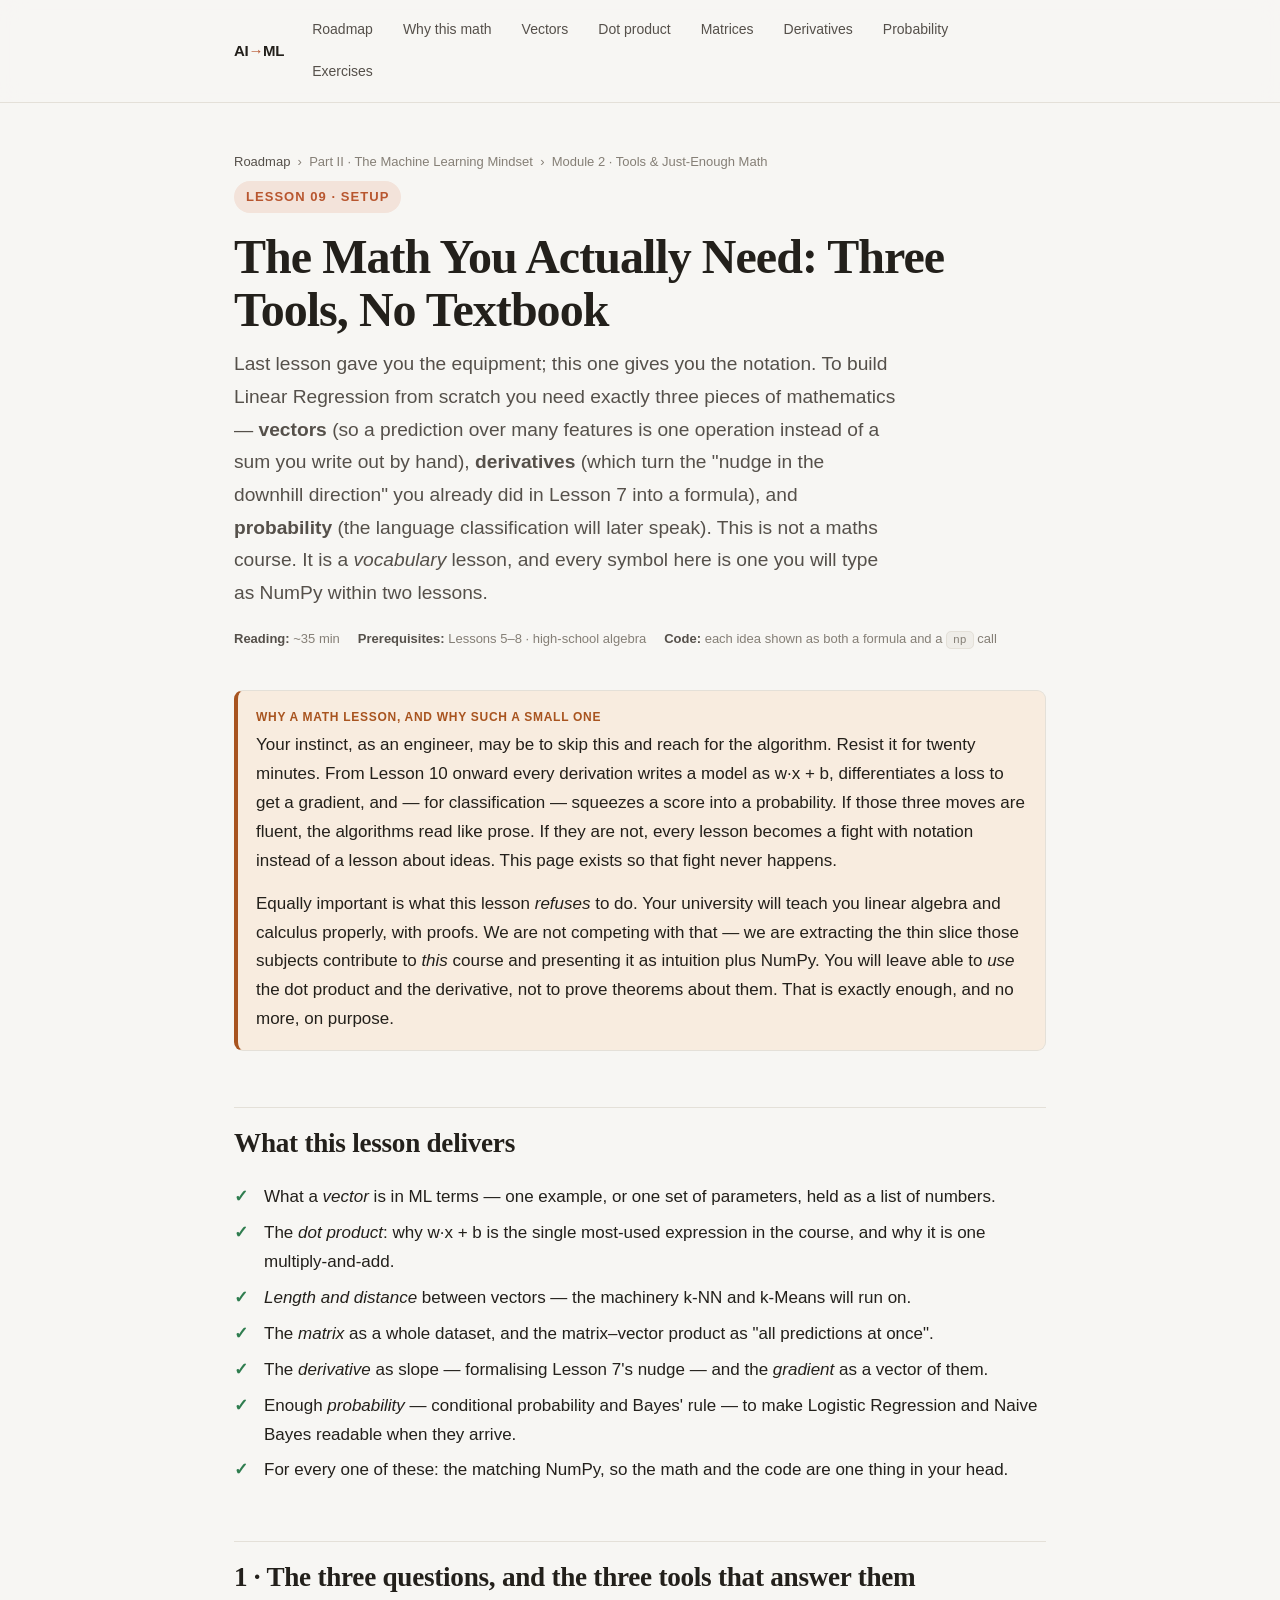
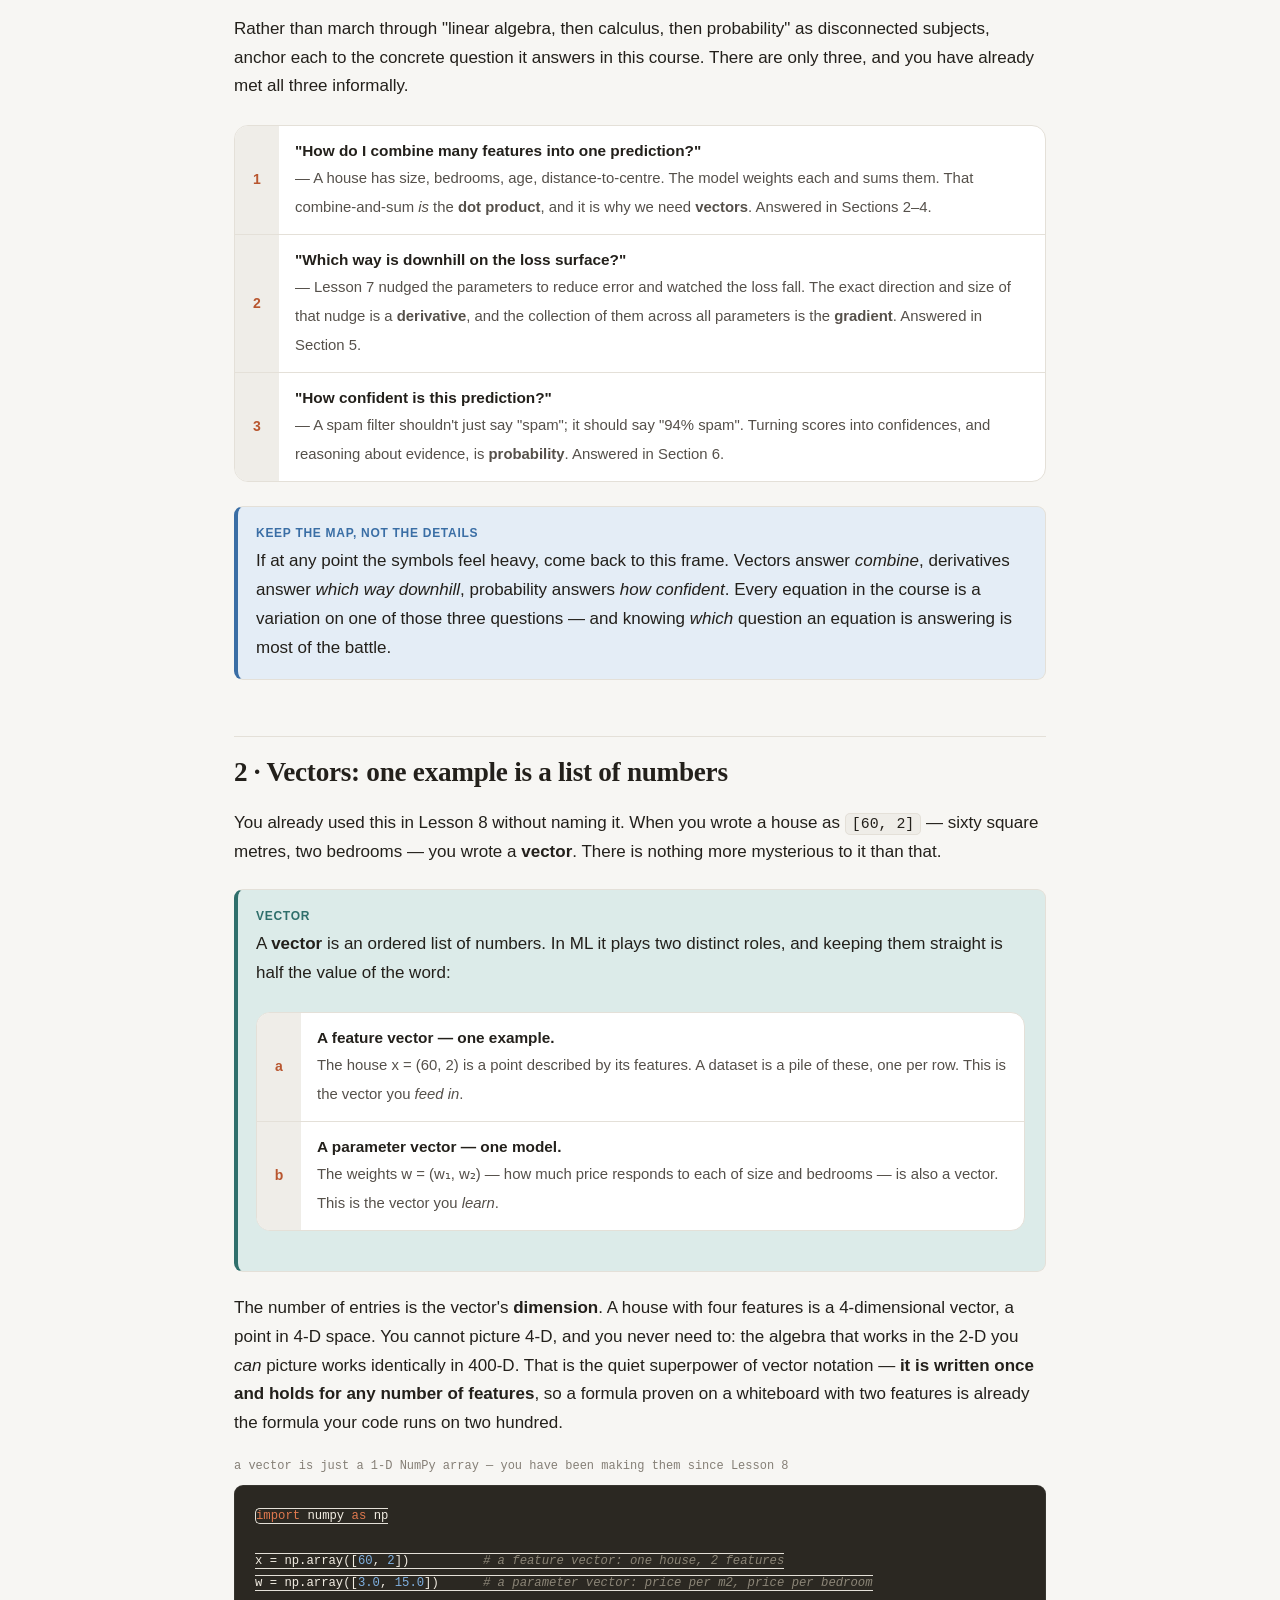
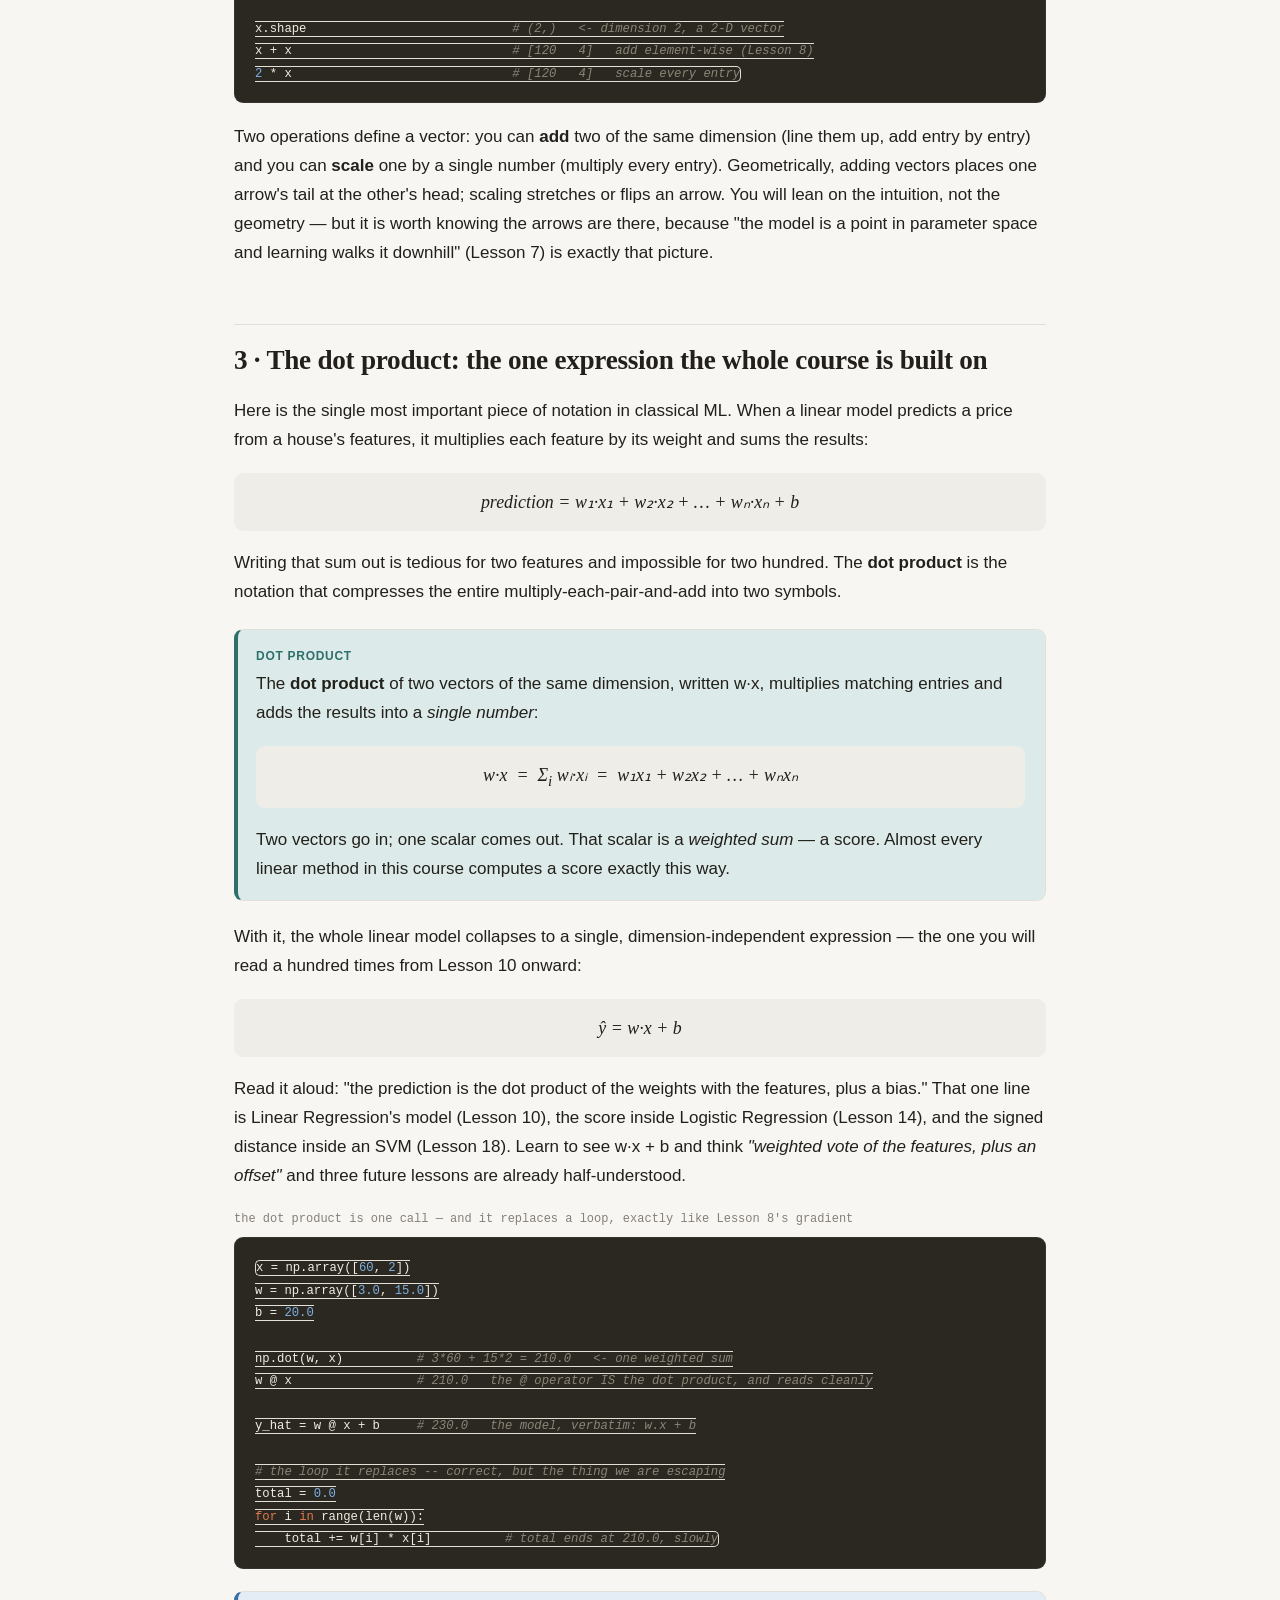
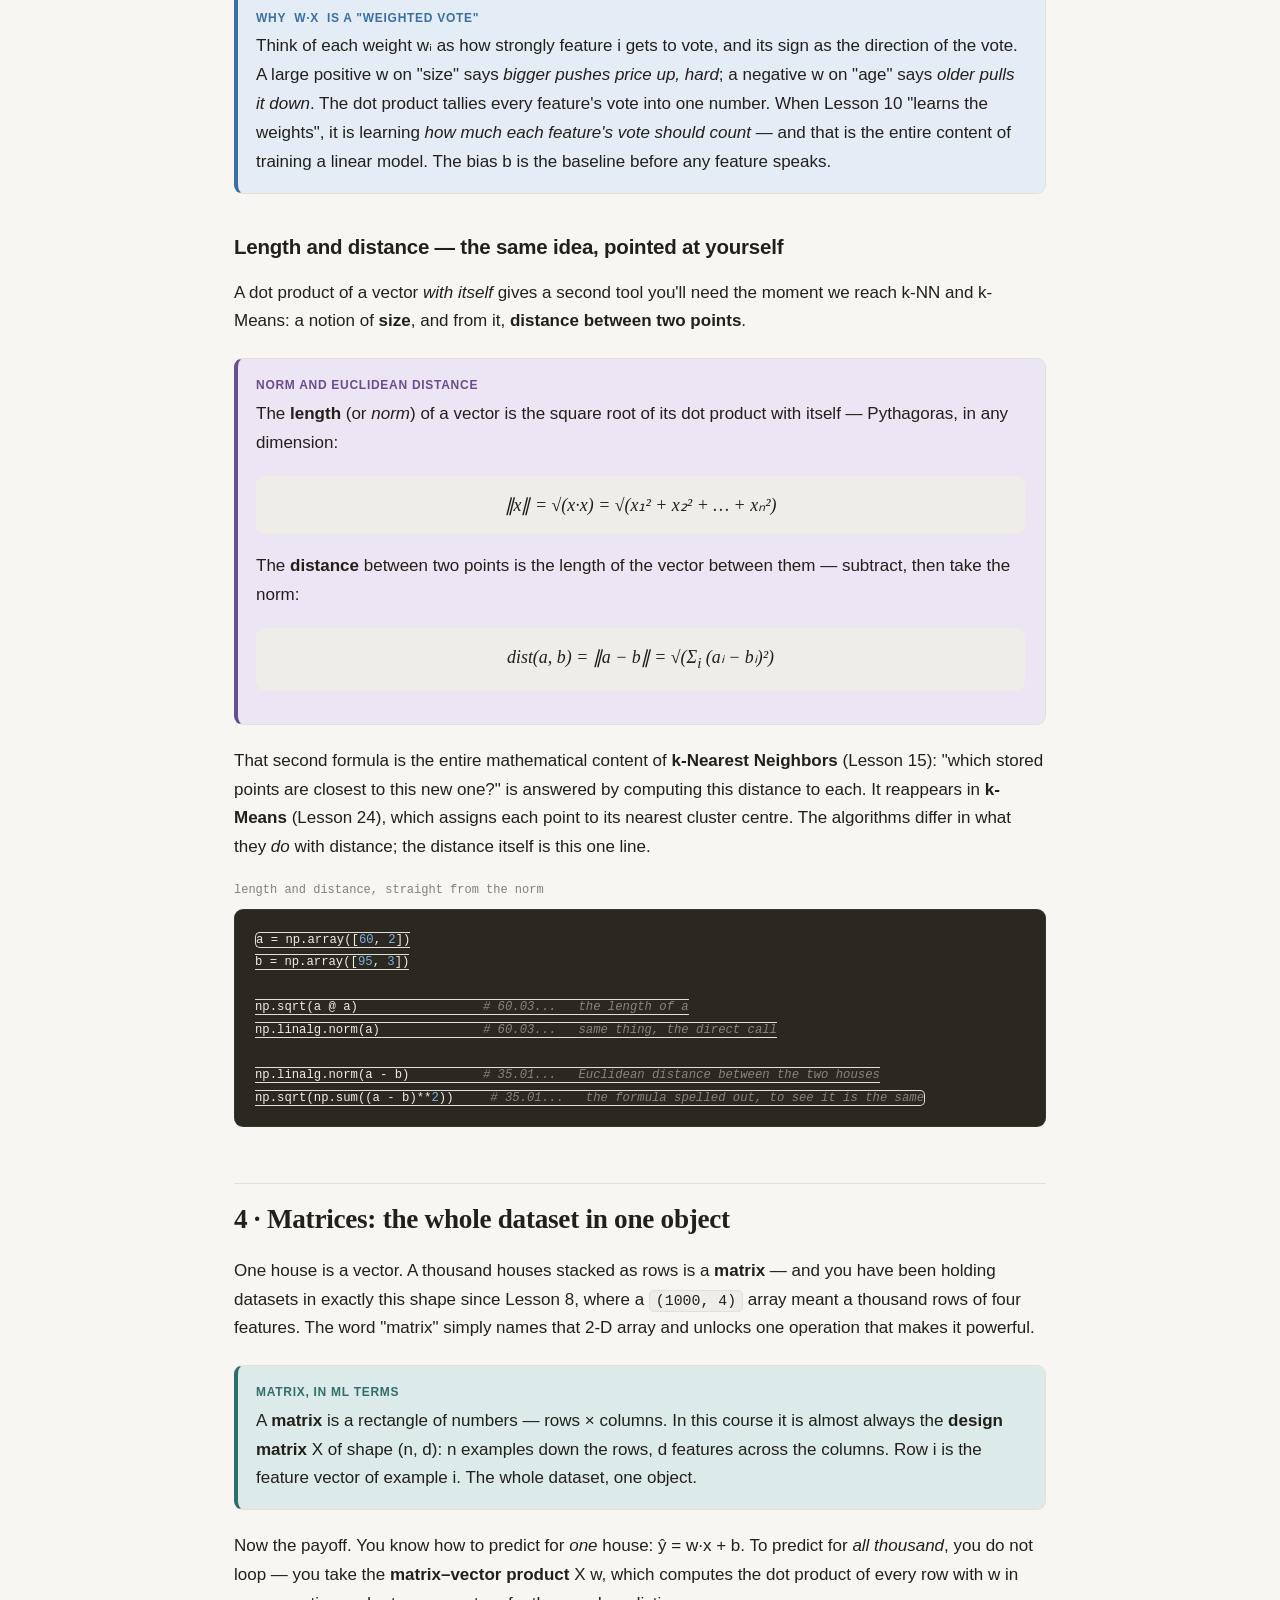
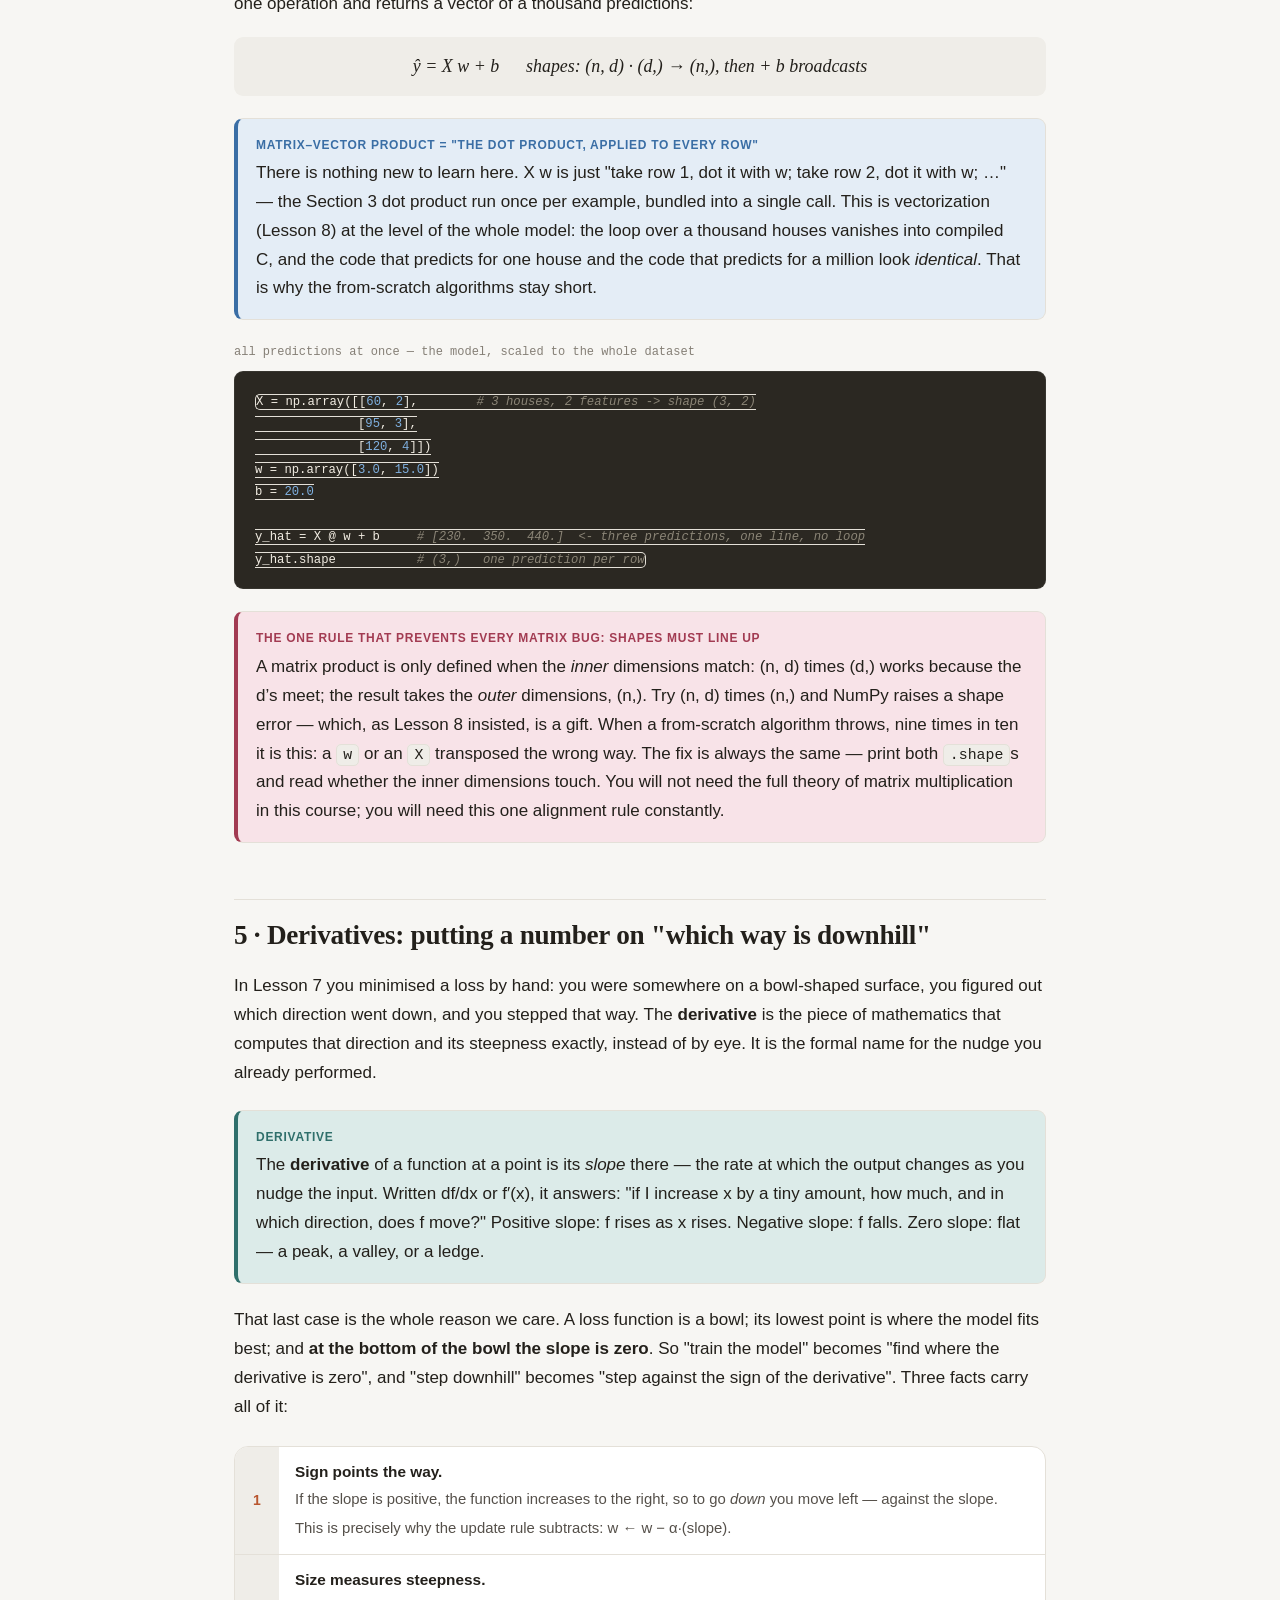
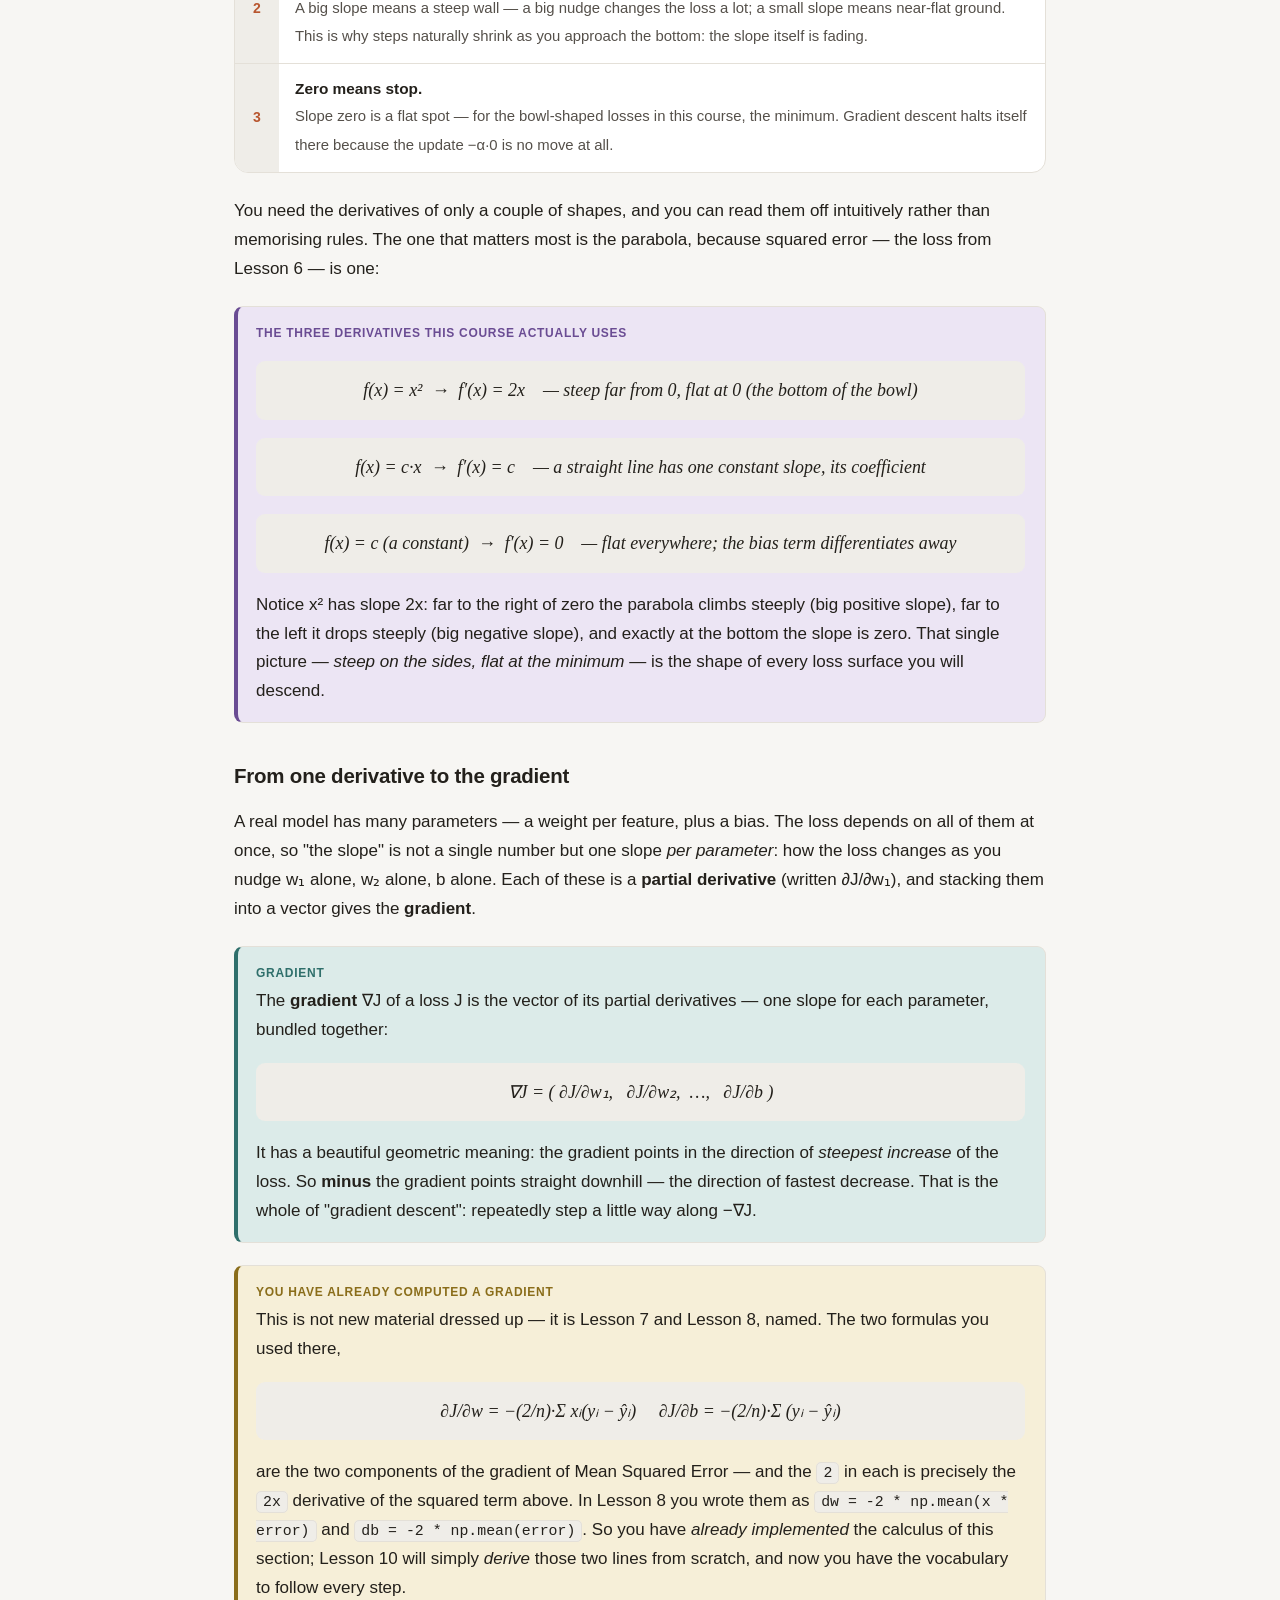
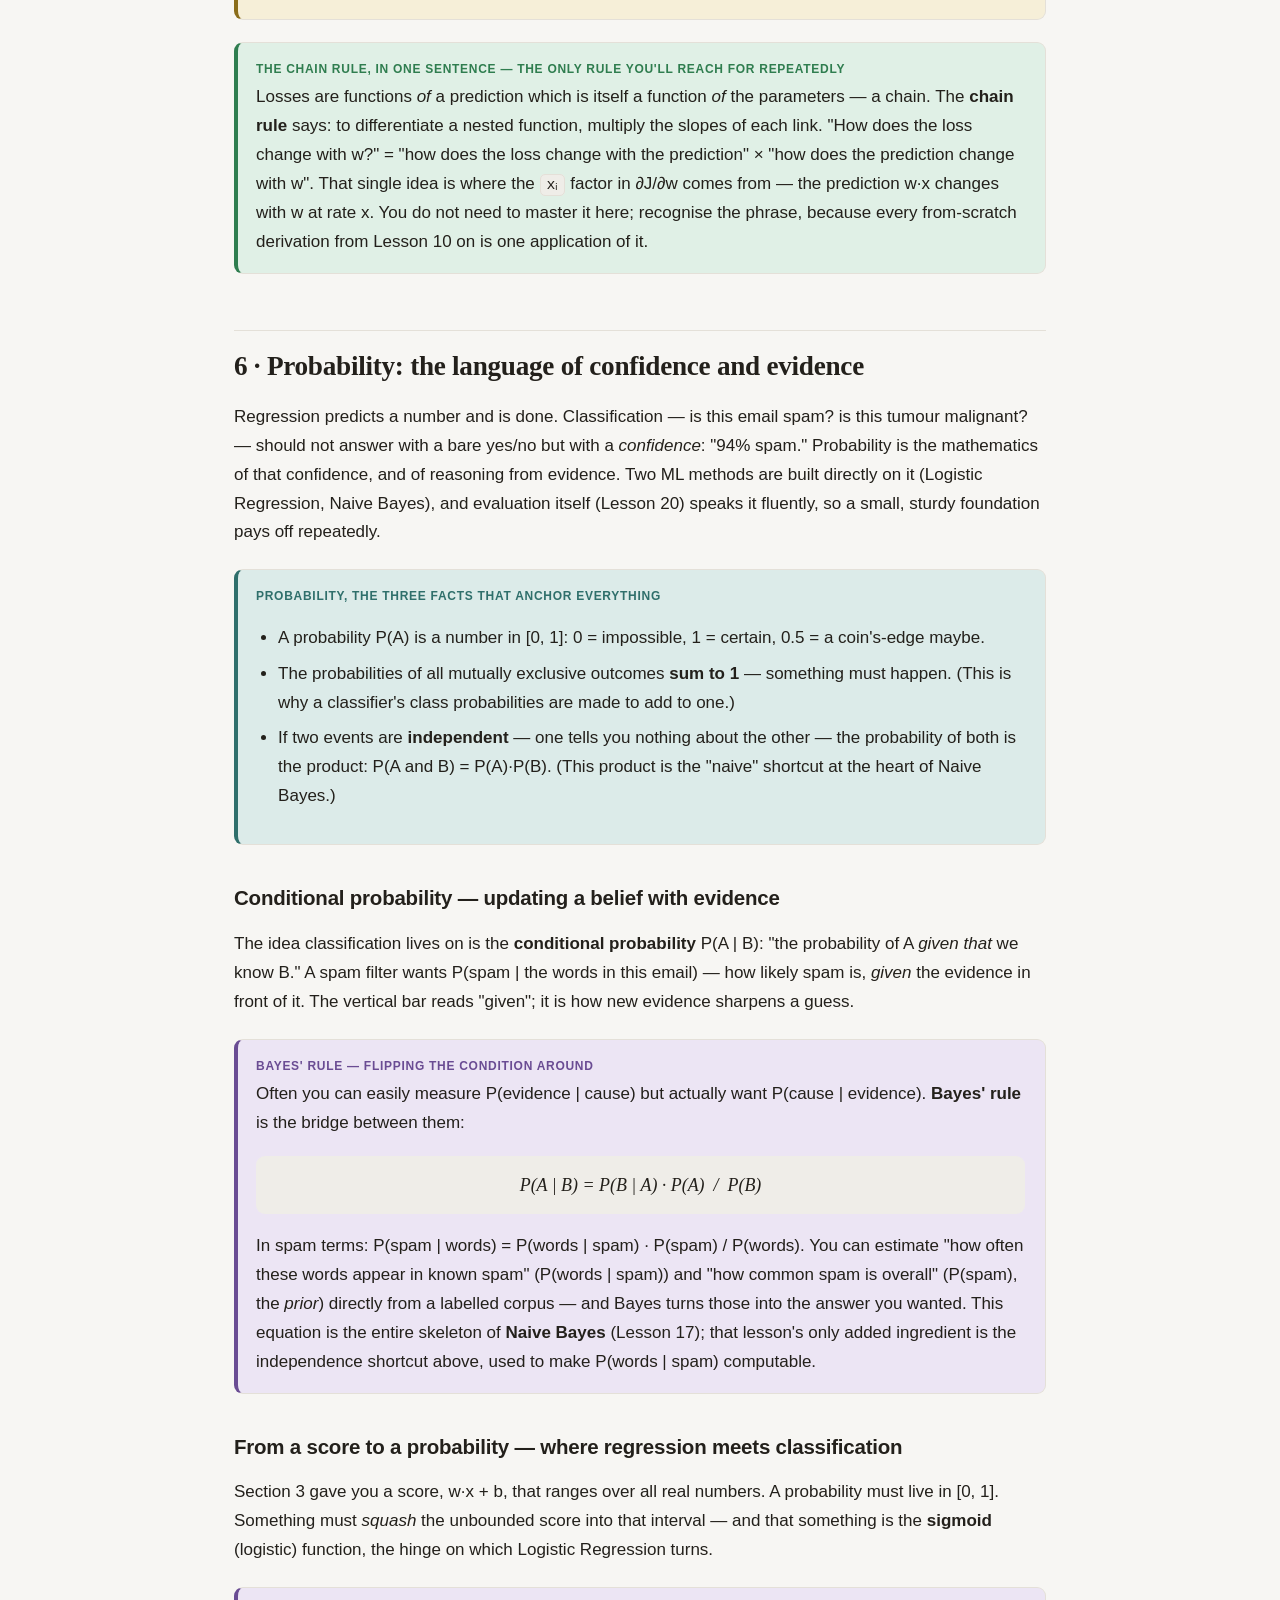
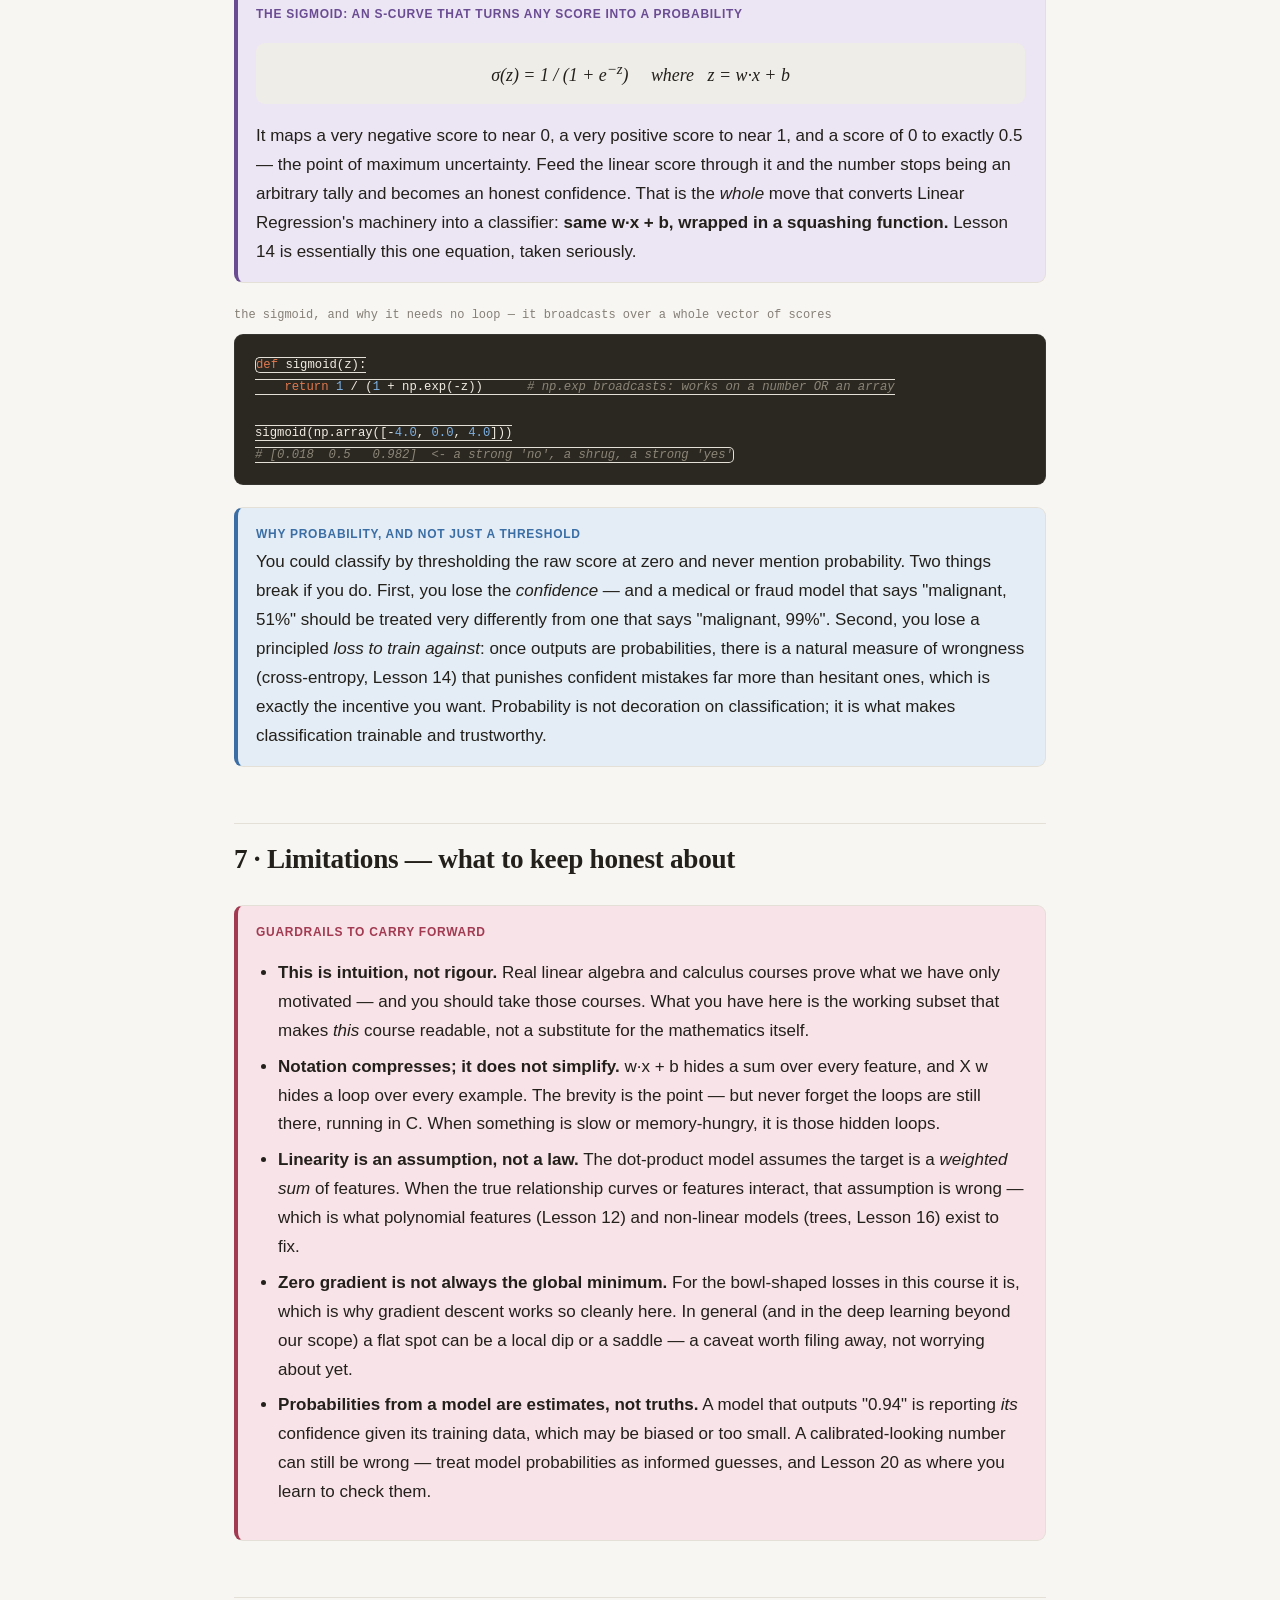
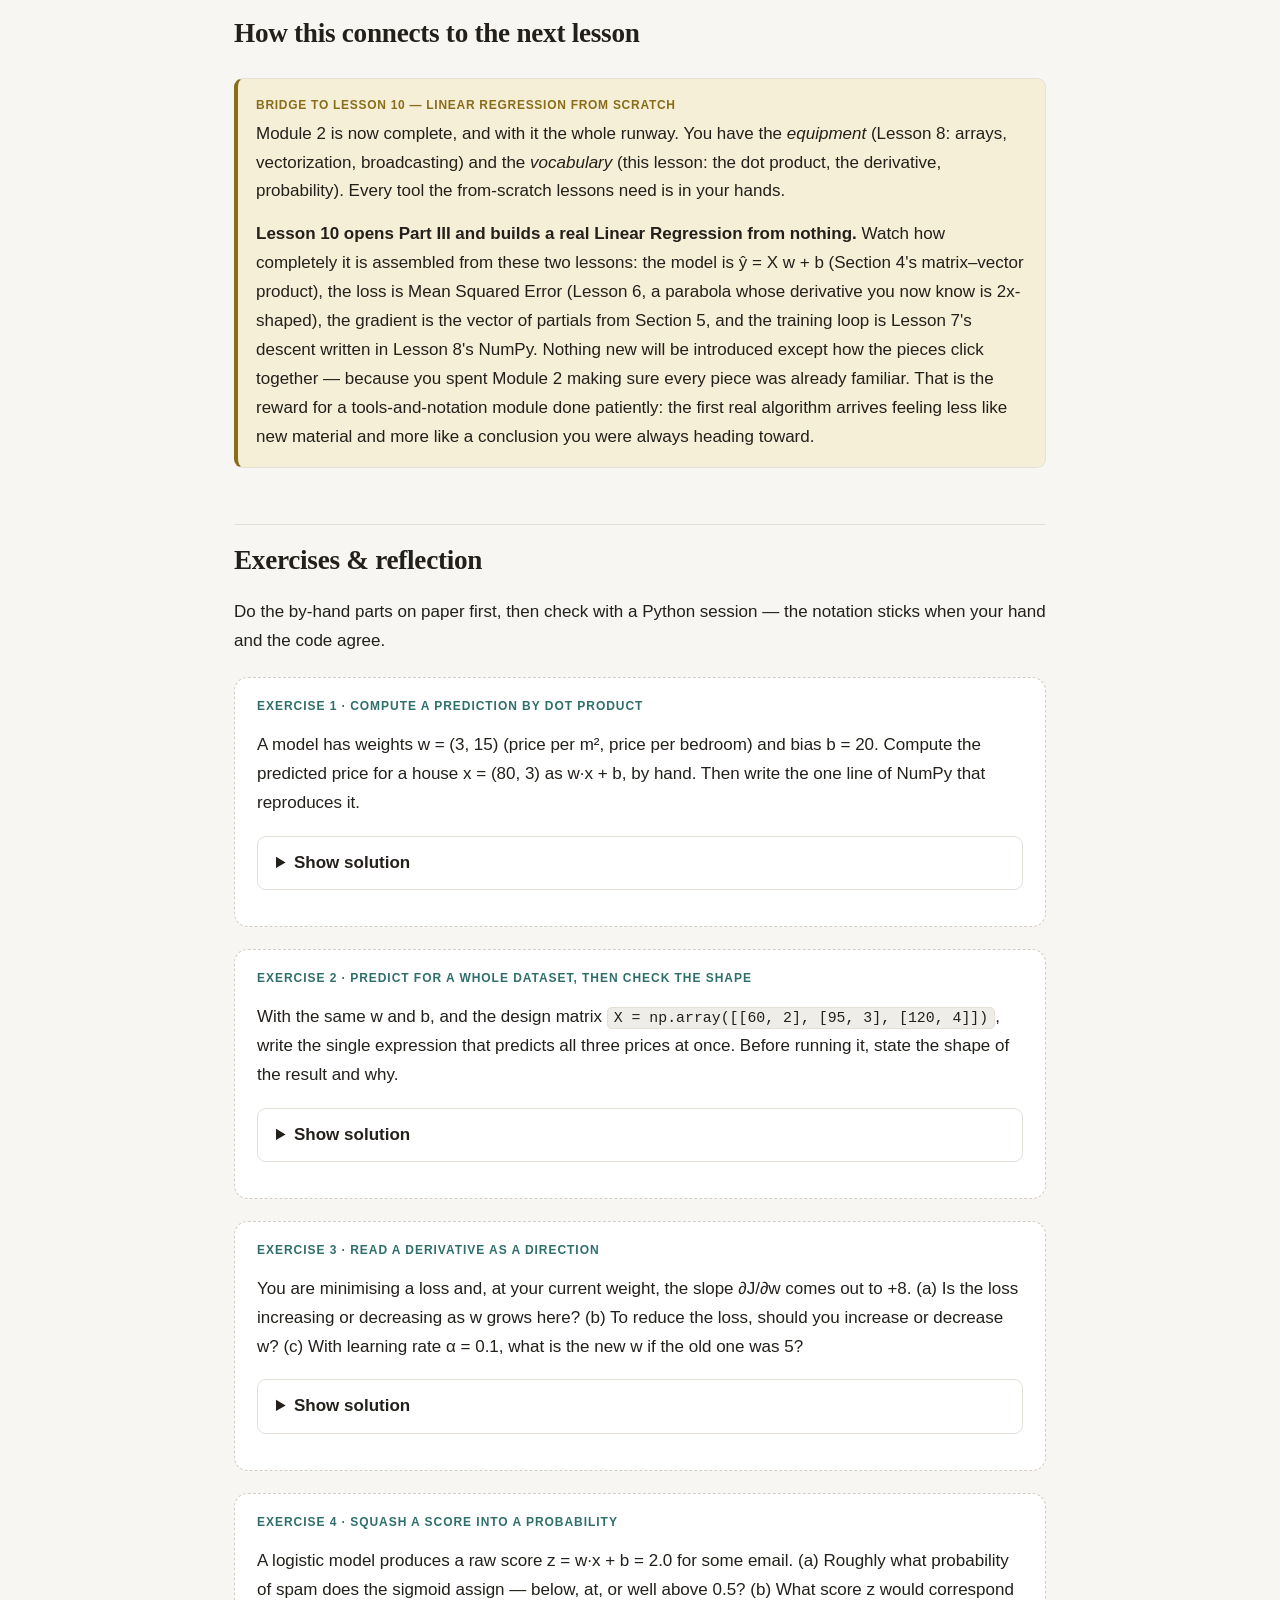
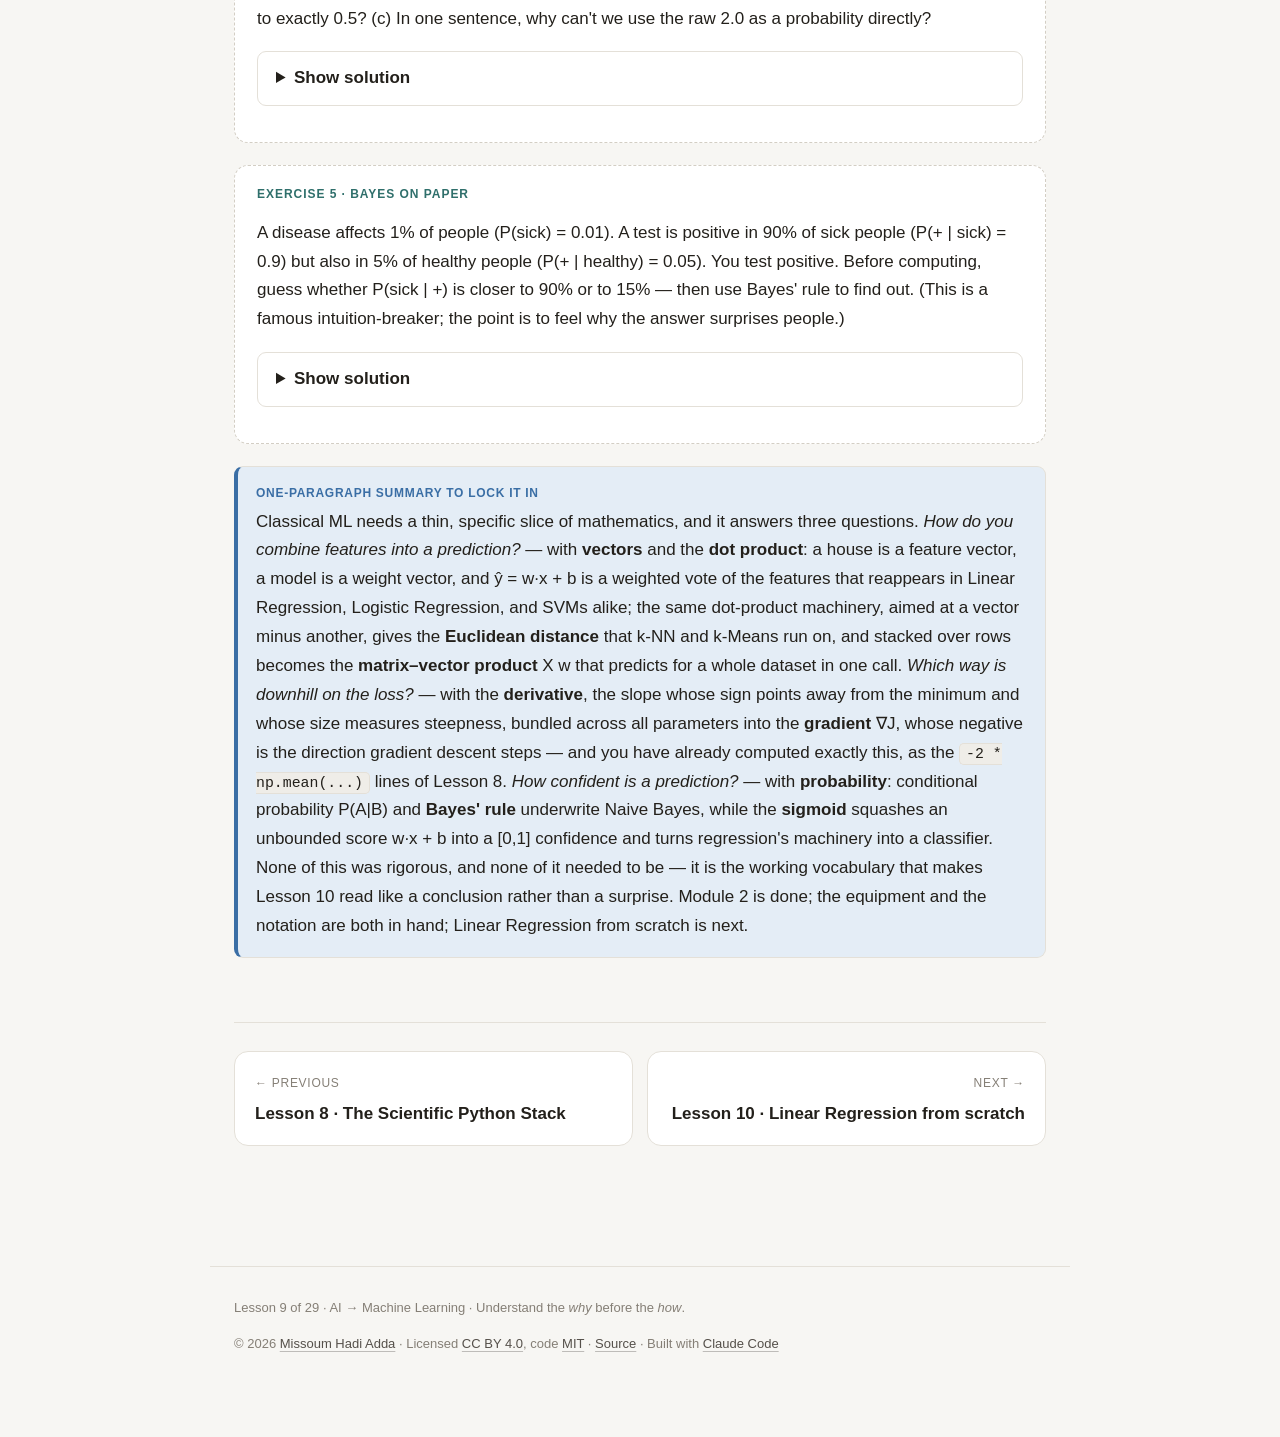
==== commit ed2b6881: "Add Lesson 10: Linear Regression from scratch First From-scratch algorithm lesson (Module 3 · Regres" ====
--- a/modules/lesson-09.html
+++ b/modules/lesson-09.html
@@ -390,7 +390,7 @@
       <span class="dir">&larr; Previous</span>
       <span class="ttl">Lesson 8 &middot; The Scientific Python Stack</span>
     </a>
-    <a class="next disabled" href="#" aria-disabled="true">
+    <a class="next" href="lesson-10.html">
       <span class="dir">Next &rarr;</span>
       <span class="ttl">Lesson 10 &middot; Linear Regression from scratch</span>
     </a>
